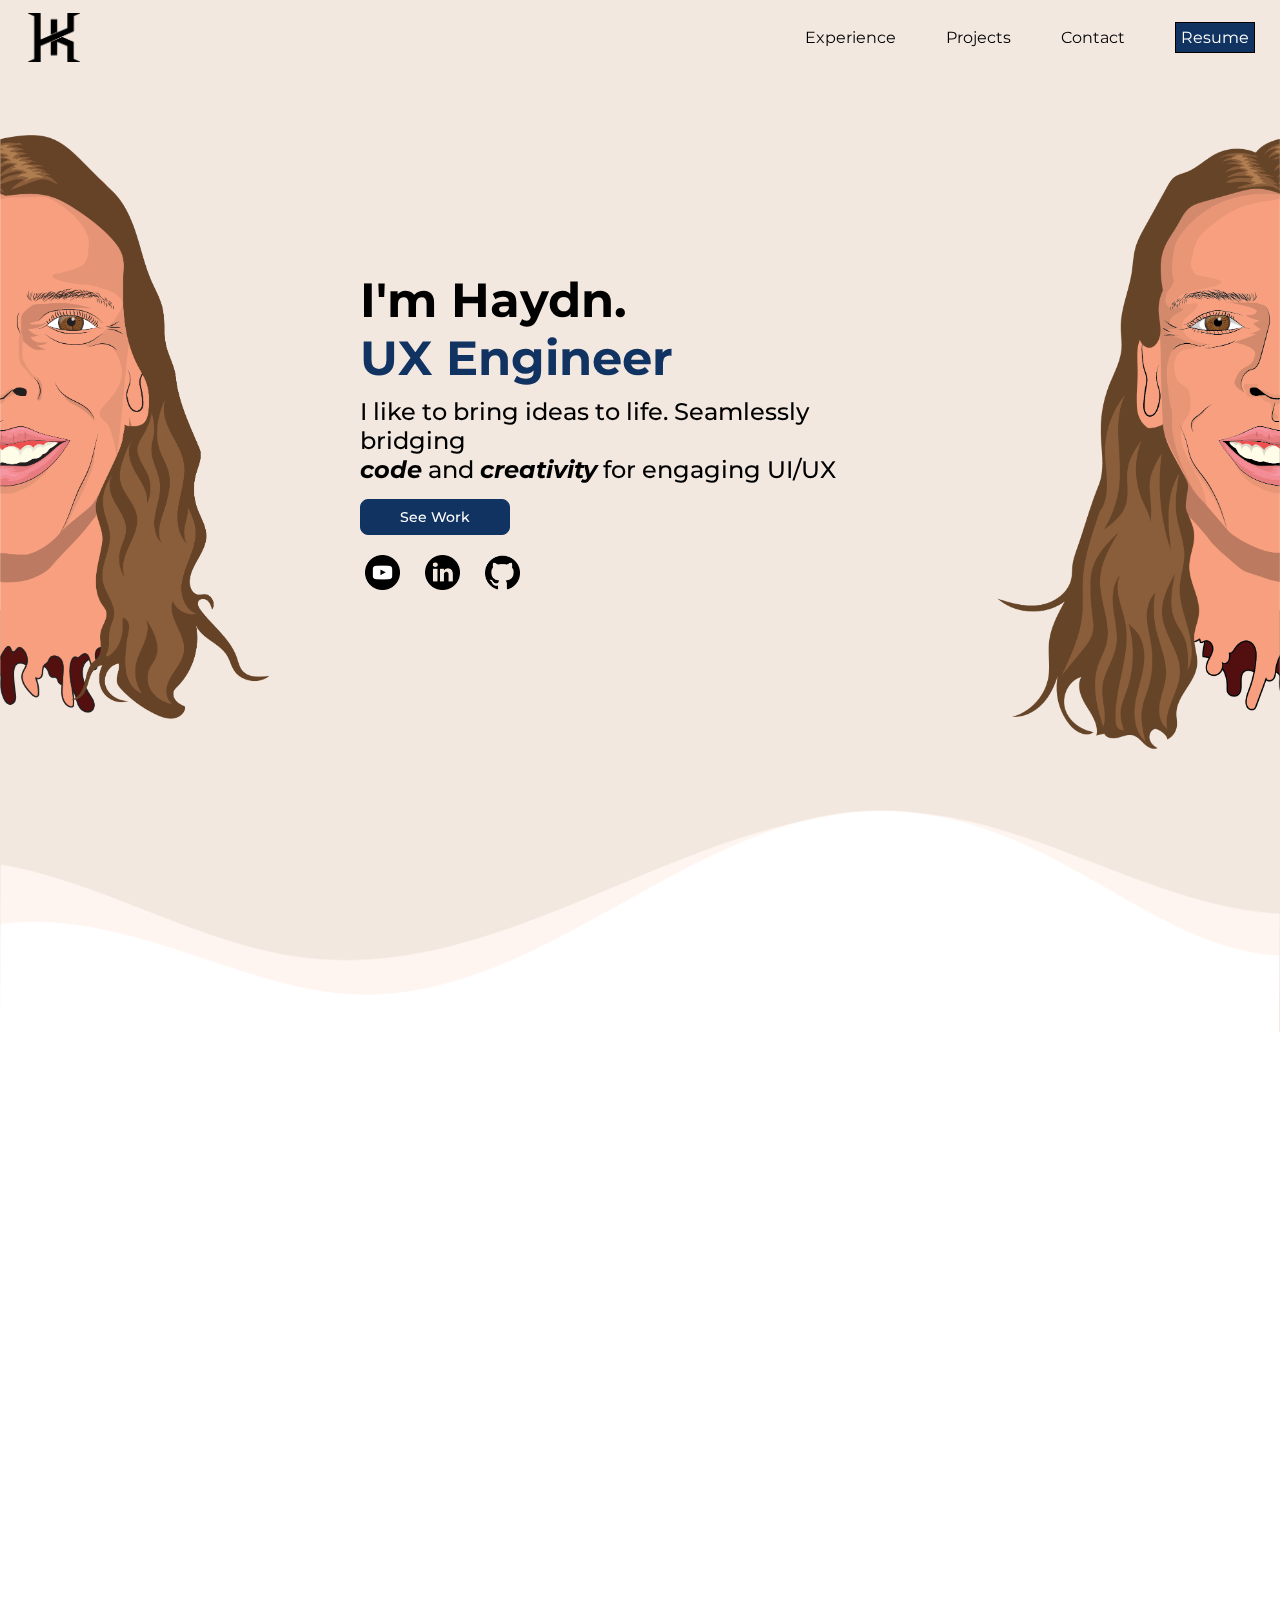
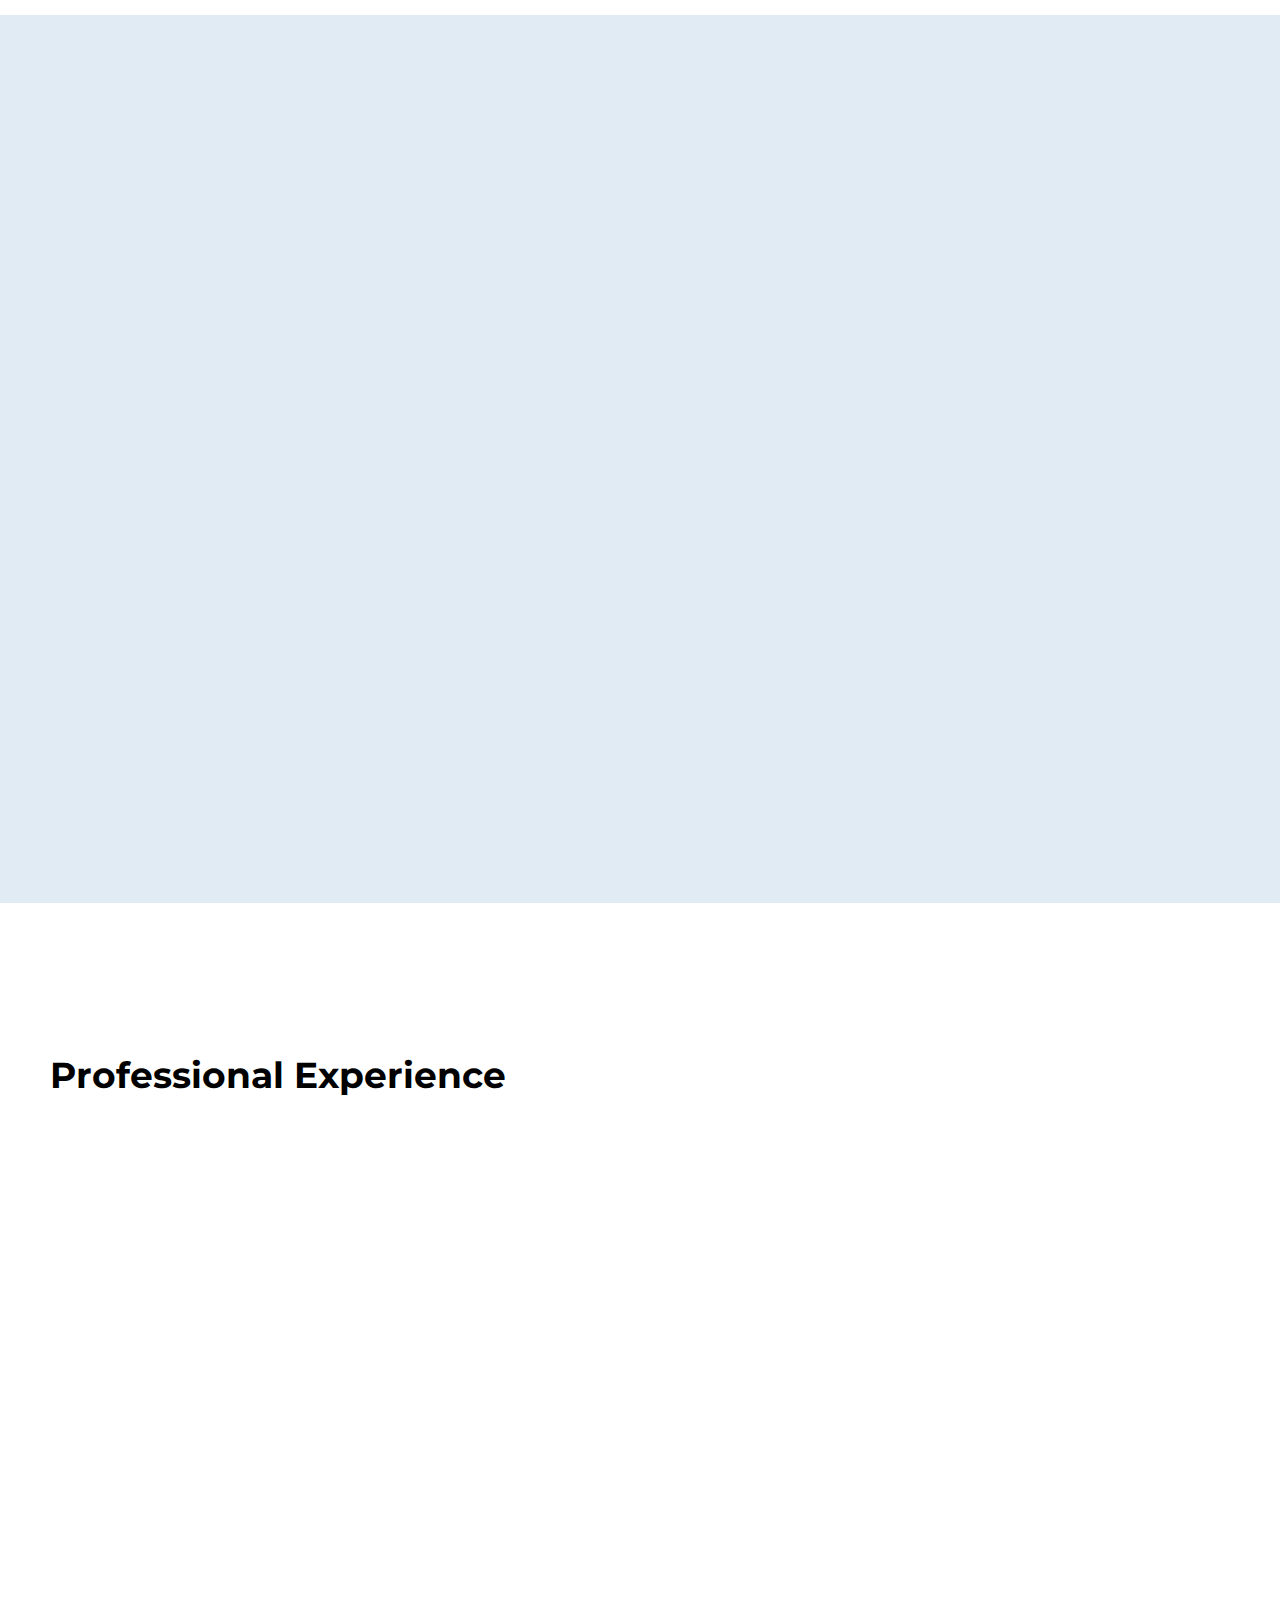
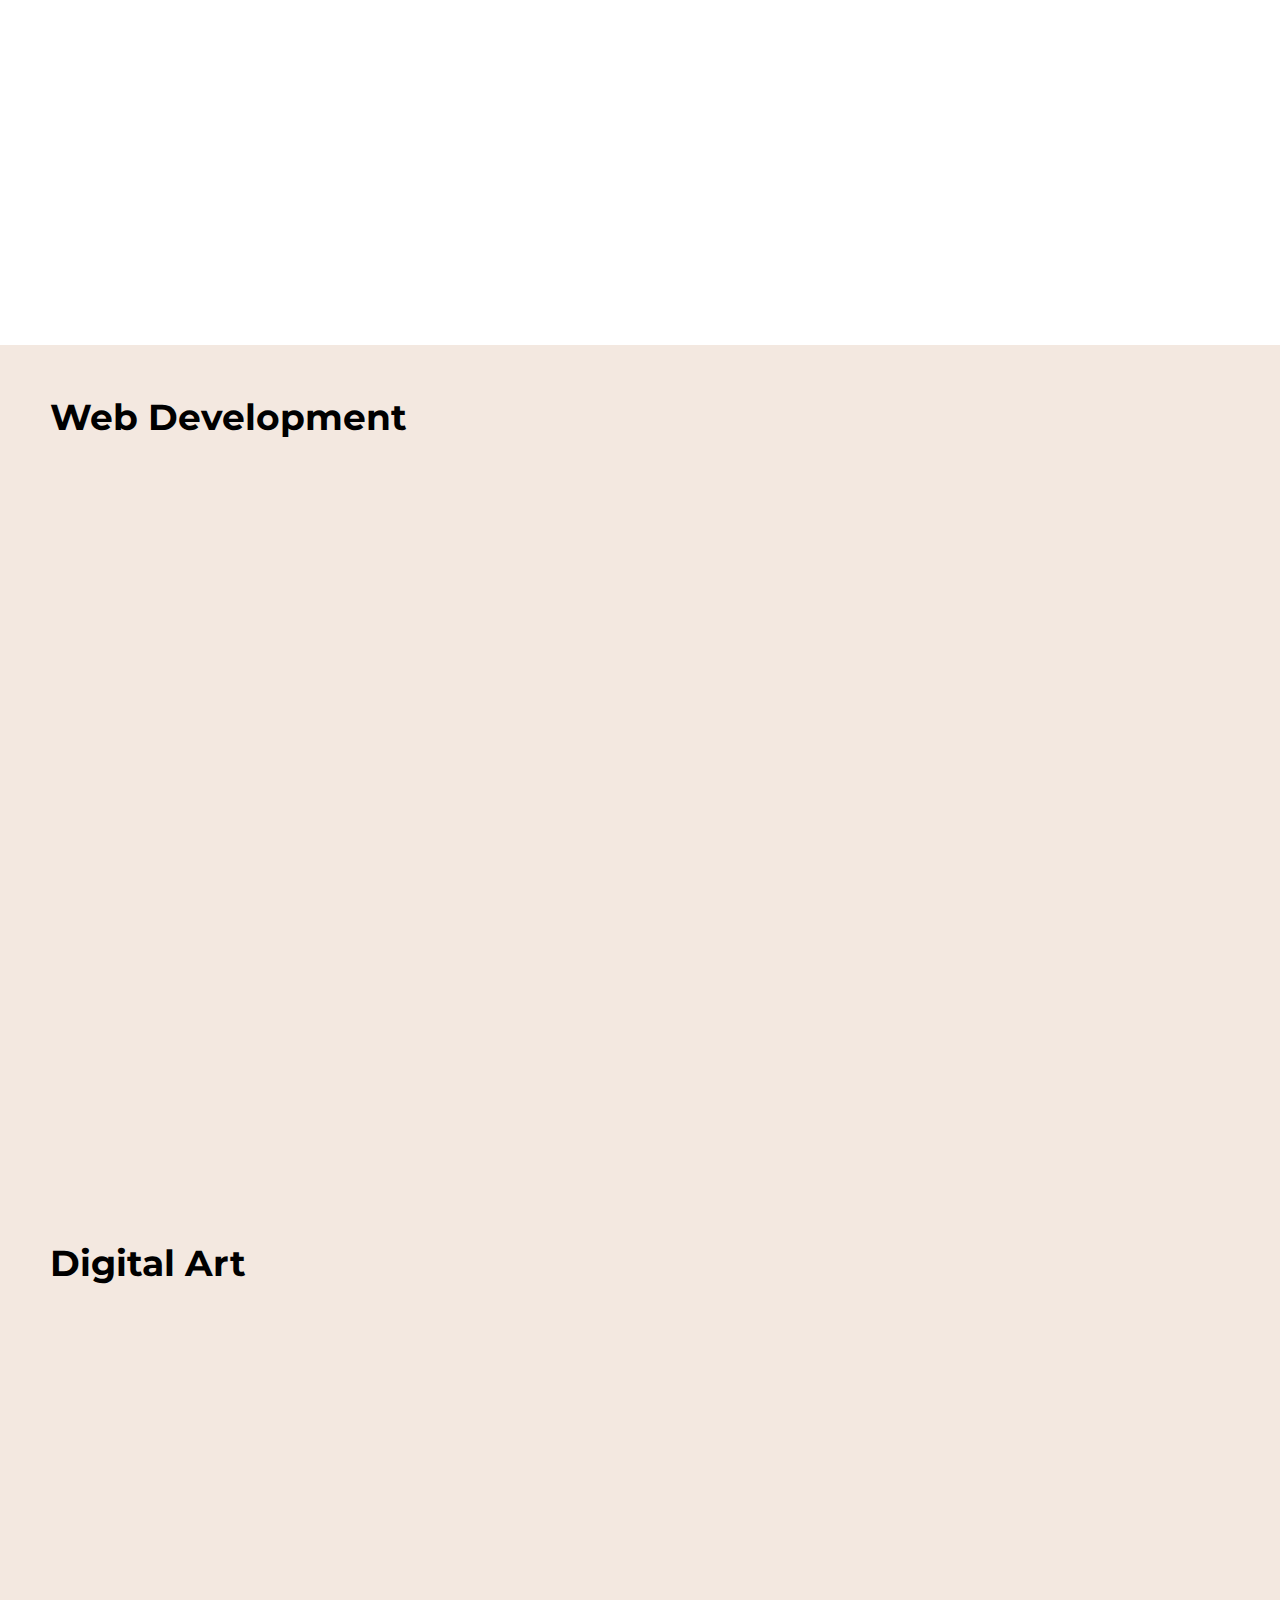
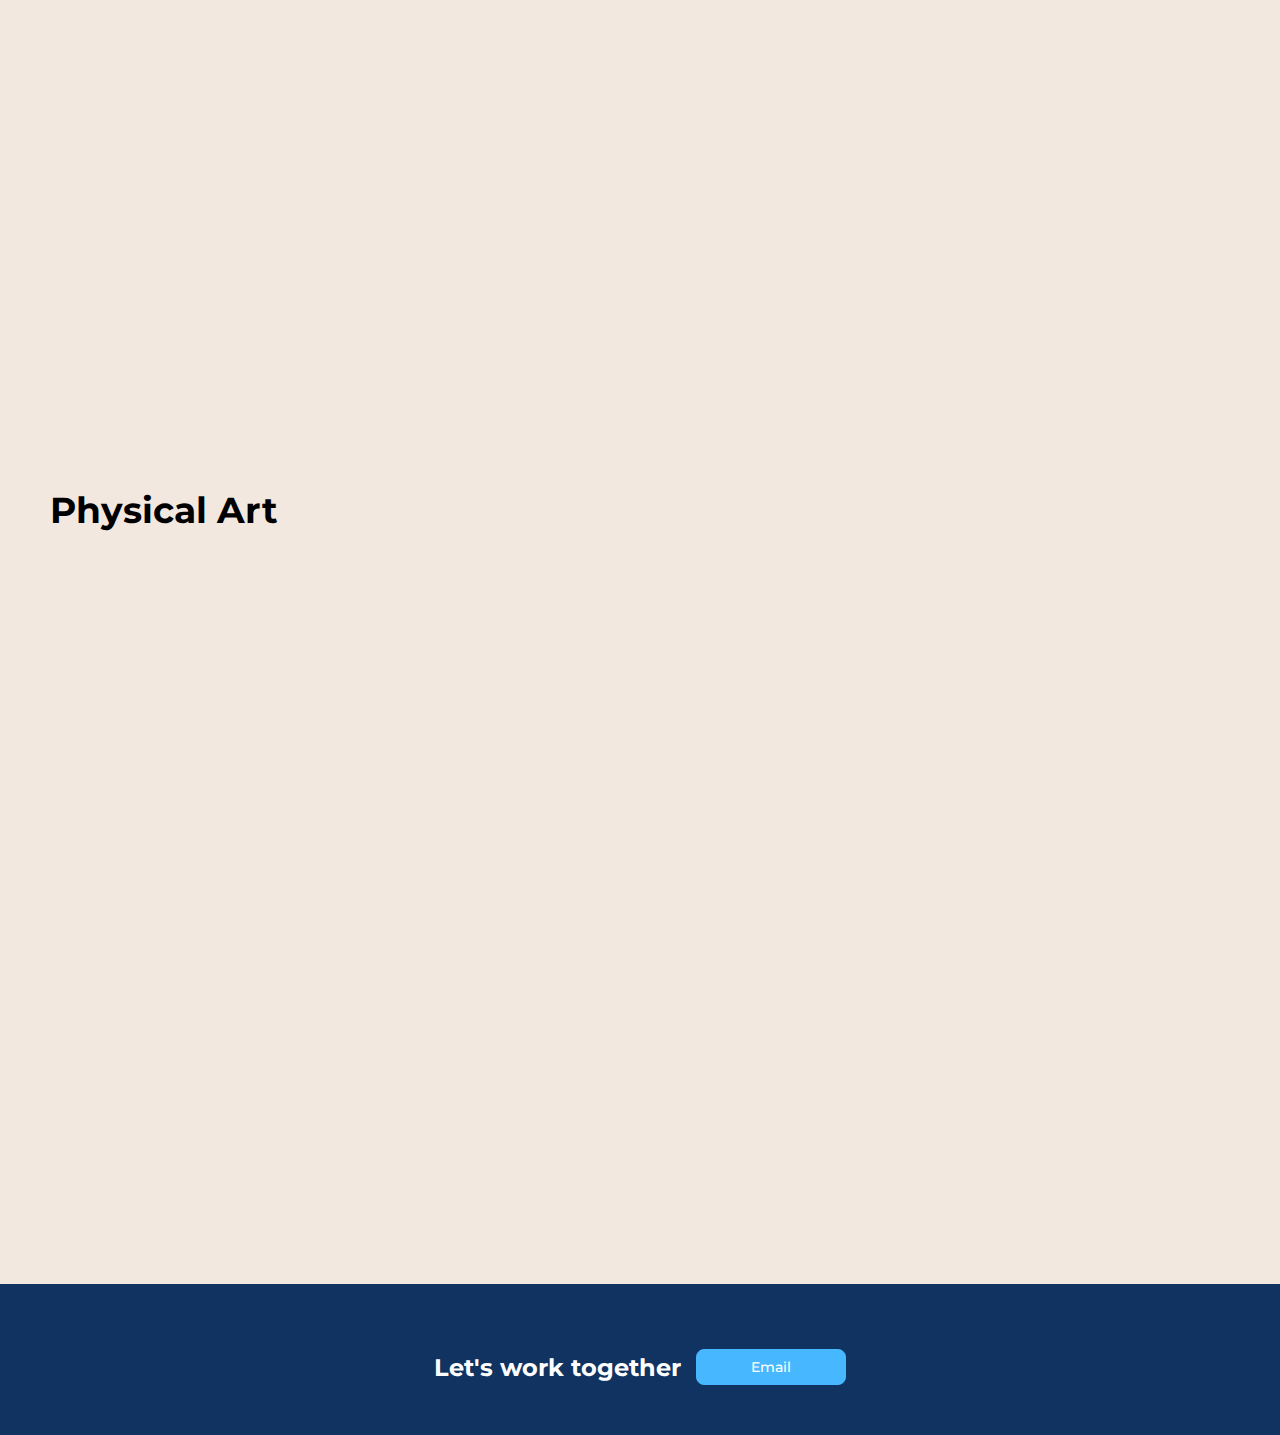
==== index.html @ 1ecfb74e "add SSMC website redesign" ====
<!DOCTYPE html>
<html lang="en">
  <head>
    <meta charset="UTF-8"/>
    <meta http-equiv="X-UA-Compatible" content="IE=edge"/>
    <meta name="viewport" content="width=device-width, initial-scale=1.0"/>
    <meta property="og:title" content="Haydn Kerr Portfolio"/>
    <meta
      property="og:image"
      content="https://raw.githubusercontent.com/haydnkerr/Portfolio-Website/main/assets/tab-image.png"
/>
    <meta property="og:url" content="http://haydnkerr.com"/>
    <meta property="og:type" content="website"/>
    <link rel="preconnect" href="https://fonts.googleapis.com"/>
    <link rel="preconnect" href="https://fonts.gstatic.com" crossorigin/>
    <link rel="preconnect" href="https://fonts.googleapis.com"/>
    <link rel="preconnect" href="https://fonts.gstatic.com" crossorigin/>
    <link
      href="https://fonts.googleapis.com/css2?family=Alex+Brush&family=Cousine:ital,wght@0,400;0,700;1,400;1,700&display=swap"
      rel="stylesheet"
/>
    <link
      href="https://fonts.googleapis.com/css2?family=Comic+Neue:wght@400;700&family=Montserrat:ital,wght@0,100;0,200;0,300;0,400;0,500;0,600;0,700;0,800;0,900;1,100;1,200;1,300;1,400;1,500;1,600;1,700;1,800;1,900&display=swap"
      rel="stylesheet"
/>
    <title>Haydn Kerr Portfolio</title>

    <link href="book.css" rel="stylesheet"/>
    <script src="book.js" defer></script>
    <link href="style.css" rel="stylesheet"/>
    <link href="https://unpkg.com/aos@2.3.1/dist/aos.css" rel="stylesheet"/>
    <script src="https://unpkg.com/aos@2.3.1/dist/aos.js"></script>
  </head>

  <body>
    <header class="">
      <a id="header-img" href="#top"><img src="./assets/hk-logo.png"/></a>
      <ul id="desktop-nav">
        <li>
          <a href="#jobs">Experience</a>
        </li>
        <li>
          <a href="#projects">Projects</a>
        </li>
        <li>
          <a href="#contact">Contact</a>
        </li>
        <!-- <li id="resume-link"><a class="resume-link" download="haydnKerrResume">Resume</a></li> -->
        <li id="">
          <a
            class="resume-link"
            href="./assets/Haydn Kerr 2025 Resume.pdf"
            download="haydnKerrResume"
            >Resume</a
          >
        </li>
      </ul>
      <div class="hamburger-btn">
        <div class="bar"></div>
        <div class="bar"></div>
        <div class="bar"></div>
      </div>

      <div class="mobile-navbar display-none" id="mobile-nav-container">
        <p class="mobile-modal-close-btn">X</p>
        <div class="menu-items">
          <li>
            <a class="mobile-link" href="#projects">Projects</a>
          </li>
          <li>
            <a class="mobile-link" href="#contact">Contact</a>
          </li>
          <li id="">
            <a
              class="resume-link mobile-link"
              href="./assets/Haydn Kerr 2025 Resume.pdf"
              download="haydnKerrResume"
              >Resume</a
            >
          </li>
        </div>
      </div>
    </header>

    <section class="resume-container display-none">
      <img src="./assets/Haydn Kerr 2025 Resume.pdf" class="resume"/>
      <p id="resume-close-btn">X</p>
    </section>

    <section class="hero-section">
      <img
        data-aos="fade-right"
        data-aos-duration="1000"
        class="face-img"
        src="./assets/right-face.png"
/>
      <div
        data-aos-delay="400"
        data-aos-duration="1000"
        data-aos="fade-up"
        class="hero-info-container"
      >
        <h1>
          I'm Haydn. <br/>
          <span class="navy">UX Engineer</span>
        </h1>
        <h2>
          I like to bring ideas to life. Seamlessly bridging <br/>
          <i>
            <strong>code</strong>
          </i>
          and
          <i>
            <strong>creativity</strong>
          </i>
          for engaging UI/UX
        </h2>
        <a href="#projects" class="btn-primary">See Work</a>
        <div class="social-media-container">
          <a
            alt="Youtube"
            target="_blank"
            href="https://www.youtube.com/channel/UCpFe7-ADQpEgjnGJnQei8dA"
            ><img src="./assets/youtube.png"
/></a>
          <a
            alt="LinkedIn"
            target="_blank"
            href="https://www.linkedin.com/in/haydn-kerr-354899202/"
            ><img src="./assets/linkedin.png"
/></a>
          <a alt="GitHub" target="_blank" href="https://github.com/haydnkerr"
            ><img src="./assets/github.png"
/></a>
        </div>
      </div>
      <img
        data-aos="fade-left"
        data-aos-duration="1000"
        class="face-img"
        src="./assets/left-face.png"
/>
    </section>
    <main class="">
      <img class="wavy-line" src="./assets/wavy-line.png"/>

      <section class="introduction-container">
        <div class="introduction">
          <div
            data-aos-anchor-placement="center-bottom"
            data-aos-duration="1000"
            data-aos-delay=""
            data-aos="fade-up"
            class="intro-info"
          >
            <h2>In A Nutshell</h2>
            <p>
              Hello there, I'm Haydn,
              <i>
                <strong>
                  <span>UX Engineer</span></strong>
              </i>
              and retired college athlete. As a developer, my passion is
              utilizing my coding skills to craft immersive and user-centric web
              experiences. With a background in UI/UX design and proficiency in
              <i>
                <strong>Adobe Suite</strong>
              </i
              >products like Illustrator, Photoshop, and InDesign, I bring a
              holistic approach to every project. This digital showcase features
              a curated collection of endeavors that showcase my proficiency in
              <i>
                <strong>HTML, CSS,</strong>
              </i>
              and
              <i>
                <strong>JavaScript,</strong>
              </i>
              as well as my dedication to creating functional yet visually
              captivating websites. Explore the diverse range of projects, and
              discover how I blend creativity with technical expertise to leave
              a lasting digital impression.
            </p>
            <a href="#projects" class="btn-primary">See Work</a>
          </div>

          <img
            data-aos-anchor-placement="bottom-bottom"
            data-aos-duration="1000"
            data-aos-delay="200"
            data-aos="flip-left"
            src="./assets/cutout.png"
/>
        </div>
      </section>

      <section class="skills-container">
        <div
          data-aos-anchor-placement="center-bottom"
          data-aos-delay="250"
          data-aos-duration="1000"
          data-aos="fade-up"
          class="developer-container skill-box"
        >
          <h2>Developer</h2>
          <div class="skill-info">
            <p>
              As a developer, I find immense satisfaction in employing logic and
              problem-solving skills to unravel challenges and make things
              function seamlessly. Nothing beats the gratification I feel when I
              finally crack a bug that has consumed hours of my time. This
              inclination for problem-solving extends to a deep fascination with
              a wide array of puzzles
            </p>
            <br/>
            <h4>Languages</h4>
            <p>HTML, CSS, Javascript, Python</p>
            <br/>
            <h4>Tools</h4>
            <p>Github, Bootstrap, Github, VS Code, Webflow, Wordpress, React</p>
            <ul></ul>
          </div>
        </div>
        <div
          data-aos-anchor-placement="center-bottom"
          data-aos-delay="500"
          data-aos-duration="1000"
          data-aos="fade-up"
          class="designer-container skill-box"
        >
          <h2>Designer</h2>
          <div class="skill-info">
            <p>
              As a designer, I find great joy in channeling my creativity into
              crafting unique and captivating designs. This encompasses a wide
              range of projects, from creating eye-catching logos to designing
              engaging print media and conceptualizing website/app mockups. Each
              endeavor presents an exciting opportunity to fuse artistry with
              functionality, ensuring a seamless and visually stunning end
              result
            </p>
            <br/>
            <h4>What I use:</h4>
            <p>
              Illustrator, InDesign, XD, Photoshop, Illustrator, Figma, pencil &
              paper, paint on canvas
            </p>
          </div>
        </div>

        <div
          data-aos-anchor-placement="center-bottom"
          data-aos-delay="750"
          data-aos-duration="1000"
          data-aos="fade-up"
          class="educator-container skill-box"
        >
          <h2>Educator</h2>
          <div class="skill-info">
            <p>
              As an educator, I've long been aware of the privilege bestowed
              upon me by access to abundant resources and a quality education.
              This awareness has ignited within me a fervent commitment to
              democratizing knowledge and championing accessibility. I've
              recently embarked on a new venture: a YouTube channel. Through
              this platform, I aim to offer easily digestible tutorials and
              project-based learning sessions. My goal is to serve as a guide
              for aspiring web developers, providing them with the tools and
              confidence they need to embark on their own learning journeys.
            </p>
            <br/>
            <h4>Platform:</h4>
            <p>
              <a
                href="https://www.youtube.com/channel/UCpFe7-ADQpEgjnGJnQei8dA"
                target="_blank"
                >Youtube</a
              >
            </p>
          </div>
        </div>
      </section>

      <section class="job-container" id="jobs">
        <div class="container">
          <h2>Professional Experience</h2>
          <div class="job-grid">
            <div
              data-aos-anchor-placement="top-center"
              data-aos-delay="200"
              data-aos-duration="1000"
              data-aos="fade-right"
              class="inactive-cell job-cell"
              id="inactive-nutmeg"
            >
              <div class="inactive-cell">
                <h2>Nutmeg</h2>
                <h4>Lead Designer</h4>
              </div>
            </div>

            <div
              data-aos-anchor-placement="top-center"
              data-aos-delay=""
              data-aos-duration="1000"
              data-aos="fade-right"
              class="inactive-cell job-cell"
              id="inactive-dxg"
            >
              <div class="inactive-cell">
                <h2>DX Group</h2>
                <h4>Frontend Developer</h4>
              </div>
            </div>

            <div
              data-aos-anchor-placement="botttom-bottom"
              data-aos-delay="1000"
              data-aos-duration="1000"
              data-aos="fade-right"
              class="inactive-cell job-cell"
              id="inactive-freelance"
            >
              <div class="inactive-cell">
                <h2>Stepping Stones</h2>
                <h4>Frontend Designer / Developer</h4>
              </div>
            </div>

            <div class="job-info-container display-none" id="active-dxg">
              <div class="job-header-bg">
                <div class="job-header">
                  <h3>Frontend Developer</h3>
                  <h2>Digital Experience Group</h2>
                  <h4>April 2022 - June 2024</h4>
                  <a
                    class="btn-secondary"
                    target="_blank"
                    href="https://dxgroup.core.uconn.edu"
                    >Visit Site</a
                  >
                </div>
              </div>

              <div class="job-info">
                <h4>
                  <strong>Overview</strong>
                </h4>
                <p>
                  As a Frontend Developer at the Digital Experience Group, I
                  played a pivotal role in crafting seamless and visually
                  engaging digital interfaces for the University of Connecticut.
                  Specializing in web and app development, I leveraged my
                  expertise in HTML, CSS, and JavaScript to create intuitive and
                  aesthetically pleasing user experiences.
                </p>
                <br/>
                <p>
                  My responsibilities included working extensively with popular
                  hosting platforms such as WordPress and Wix, where I
                  implemented frontend solutions that seamlessly integrated with
                  these environments. This involved ensuring that the designs
                  were not only visually appealing but also functionally
                  effective, providing users with a smooth and satisfying
                  interaction.
                </p>
                <br/>

                <p>
                  Furthermore, I collaborated closely with the design and
                  backend development teams to bring projects to fruition,
                  ensuring a cohesive and user-centric final product. This role
                  demanded a keen attention to detail, a solid understanding of
                  best practices, and a commitment to delivering high-quality,
                  accessible digital experiences.
                </p>
                <br/>
                <a class="btn-primary" href="#projects">See Work</a>
              </div>
            </div>

            <div class="job-info-container display-none" id="active-nutmeg">
              <div class="job-header-bg">
                <div class="job-header">
                  <h3>Lead Designer</h3>
                  <h2>Nutmeg Publishing</h2>
                  <h4>June 2021 - June 2024</h4>
                  <a
                    class="btn-secondary"
                    target="_blank"
                    href="https://www.nutmeguconn.com"
                    >Visit Site</a
                  >
                </div>
              </div>
              <div class="job-info">
                <h4>
                  <strong>Overview</strong>
                </h4>
                <p>
                  As the Lead Designer at Nutmeg Publishing, I held a key
                  position within this student-run organization responsible for
                  crafting the University of Connecticut's yearbook. My role
                  involved overseeing the design process from concept to
                  completion, leading a team of designers, and ensuring a
                  cohesive and visually compelling final product.
                </p>
                <br/>
                <p>
                  Central to my responsibilities was the creation of spreads
                  within the yearbook, expertly blending a mix of photos and
                  text to tell the story of the academic year. To accomplish
                  this, I proficiently utilized industry-standard design
                  software including Illustrator, Photoshop, and InDesign.
                </p>
                <br/>
                <p>
                  By orchestrating the design process, collaborating closely
                  with team members, and harnessing my skills in graphic design,
                  I played a pivotal role in producing a memorable and cherished
                  memento for the university community. This role demanded a
                  keen eye for detail, strong leadership abilities, and a deep
                  commitment to preserving the essence of each academic year
                  through visual storytelling.
                </p>
                <br/>
                <button class="btn-primary" id="nutmeg-book-button">
                  See Work
                </button>
              </div>
            </div>

            <div
              data-aos-anchor-placement="top-center"
              data-aos-delay=""
              data-aos-duration="1000"
              data-aos="fade-left"
              class="job-info-container"
              id="active-freelance"
            >
              <div class="job-header-bg">
                <div class="job-header">
                  <h3>Frontend Developer/Designer</h3>
                  <h2>Stepping Stones Museum for Children</h2>
                  <h4>June 2024 - Present</h4>
                  <a
                    class="btn-secondary"
                    target="_blank"
                    href="https://www.steppingstonesmuseum.org/"
                    >Visit Site</a
                  >
                </div>
              </div>

              <div class="job-info">
                <h4>
                  <strong>Overview</strong>
                </h4>

                <p>
                  In my role as the Designer and Developer for the museum's
                  website, I led efforts to significantly enhance its online
                  presence, visibility, and user engagement. This included a
                  complete redesign and launch of a modern, streamlined website
                  with over 20 pages. The redesign focused on improving user
                  experience, reducing unnecessary elements, and ensuring
                  alignment with the museum’s playful and vibrant brand identity
                  as a children’s museum.
                </p>
                <br/>
                <p>
                  Collaborating closely with the graphic design, marketing, and
                  museum exhibits teams, I managed the entire design
                  process—from conceptual graphic design and user-centric web
                  design to final development and deployment using Webflow.
                  Additionally, I optimized website performance by increasing
                  SEO scores from 88% to 95% and boosting organic traffic by
                  34%, contributing to greater visibility and enhanced user
                  engagement.
                </p>
                <br/>
                <p>
                  This role cultivated my expertise in interdisciplinary
                  collaboration, creative problem-solving, and full-cycle web
                  development. It resulted in a website that not only reflects
                  the museum’s mission but also delivers measurable results in
                  terms of performance and audience reach.
                </p>
              </div>
            </div>
          </div>
        </div>
      </section>

      <section class="book-container display-none" id="book-container">
        <p id="book-close-btn">X</p>
        <!-- Previous Button -->
        <button>
          <img id="prev-btn" class="btn" src="./assets/previous.png"/>
        </button>

        <!-- Book -->
        <div id="book" class="book">
          <!-- Paper 1 -->
          <div id="p1" class="paper">
            <div class="front">
              <div id="f1" class="front-content"></div>
            </div>
            <div class="back">
              <div id="b1" class="back-content"></div>
            </div>
          </div>
          <!-- Paper 2 -->
          <div id="p2" class="paper">
            <div class="front">
              <div id="f2" class="front-content"></div>
            </div>
            <div class="back">
              <div id="b2" class="back-content"></div>
            </div>
          </div>
          <!-- Paper 3 -->
          <div id="p3" class="paper">
            <div class="front">
              <div id="f3" class="front-content"></div>
            </div>
            <div class="back">
              <div id="b3" class="back-content"></div>
            </div>
          </div>

          <!-- Paper 4 -->
          <div id="p4" class="paper">
            <div class="front">
              <div id="f4" class="front-content"></div>
            </div>
            <div class="back">
              <div id="b4" class="back-content"></div>
            </div>
          </div>

          <!-- Paper 5 -->
          <div id="p5" class="paper">
            <div class="front">
              <div id="f5" class="front-content"></div>
            </div>
            <div class="back">
              <div id="b5" class="back-content"></div>
            </div>
          </div>

          <!-- Paper 6 -->
          <div id="p6" class="paper">
            <div class="front">
              <div id="f6" class="front-content"></div>
            </div>
            <div class="back">
              <div id="b6" class="back-content"></div>
            </div>
          </div>

          <!-- Paper 7 -->
          <div id="p7" class="paper">
            <div class="front">
              <div id="f7" class="front-content"></div>
            </div>
            <div class="back">
              <div id="b7" class="back-content"></div>
            </div>
          </div>

          <!-- Paper 8 -->
          <div id="p8" class="paper">
            <div class="front">
              <div id="f8" class="front-content"></div>
            </div>
            <div class="back">
              <div id="b8" class="back-content"></div>
            </div>
          </div>

          <!-- Paper 9 -->
          <div id="p9" class="paper">
            <div class="front">
              <div id="f9" class="front-content"></div>
            </div>
            <div class="back">
              <div id="b9" class="back-content"></div>
            </div>
          </div>

          <!-- Paper 10 -->
          <div id="p10" class="paper">
            <div class="front">
              <div id="f10" class="front-content"></div>
            </div>
            <div class="back">
              <div id="b10" class="back-content"></div>
            </div>
          </div>

          <!-- Paper 11 -->
          <div id="p11" class="paper">
            <div class="front">
              <div id="f11" class="front-content"></div>
            </div>
            <div class="back">
              <div id="b11" class="back-content"></div>
            </div>
          </div>

          <!-- Paper 12 -->
          <div id="p12" class="paper">
            <div class="front">
              <div id="f12" class="front-content"></div>
            </div>
            <div class="back">
              <div id="b12" class="back-content"></div>
            </div>
          </div>

          <!-- Paper 13 -->
          <div id="p13" class="paper">
            <div class="front">
              <div id="f13" class="front-content"></div>
            </div>
            <div class="back">
              <div id="b13" class="back-content"></div>
            </div>
          </div>

          <!-- Paper 14 -->
          <div id="p14" class="paper">
            <div class="front">
              <div id="f14" class="front-content"></div>
            </div>
            <div class="back">
              <div id="b14" class="back-content"></div>
            </div>
          </div>

          <!-- Paper 15 -->
          <div id="p15" class="paper">
            <div class="front">
              <div id="f15" class="front-content"></div>
            </div>
            <div class="back">
              <div id="b15" class="back-content"></div>
            </div>
          </div>

          <!-- Paper 16 -->
          <div id="p16" class="paper">
            <div class="front">
              <div id="f16" class="front-content"></div>
            </div>
            <div class="back">
              <div id="b16" class="back-content"></div>
            </div>
          </div>

          <!-- Paper 17 -->
          <div id="p17" class="paper">
            <div class="front">
              <div id="f17" class="front-content"></div>
            </div>
            <div class="back">
              <div id="b17" class="back-content"></div>
            </div>
          </div>

          <!-- Paper 18 -->
          <div id="p18" class="paper">
            <div class="front">
              <div id="f18" class="front-content"></div>
            </div>
            <div class="back">
              <div id="b18" class="back-content"></div>
            </div>
          </div>

          <!-- Paper 19 -->
          <div id="p19" class="paper">
            <div class="front">
              <div id="f19" class="front-content"></div>
            </div>
            <div class="back">
              <div id="b19" class="back-content"></div>
            </div>
          </div>

          <!-- Paper 20 -->
          <div id="p20" class="paper">
            <div class="front">
              <div id="f20" class="front-content"></div>
            </div>
            <div class="back">
              <div id="b20" class="back-content"></div>
            </div>
          </div>

          <!-- Paper 21 -->
          <div id="p21" class="paper">
            <div class="front">
              <div id="f21" class="front-content"></div>
            </div>
            <div class="back">
              <div id="b21" class="back-content">
                <img src="./assets/print-designs/white-logo.svg"/>
              </div>
            </div>
          </div>
        </div>

        <!-- Next Button -->
        <button>
          <img onclick="" id="next-btn" class="btn" src="./assets/next.png"/>
        </button>
      </section>

      <section class="projects-container" id="projects">
        <div class="container">
          <h2>Web Development</h2>
          <!-- <p>
          Below is a showcase of some of the projects that I have been involved in both professionally and recreationally
        </p> -->
          <div class="projects-grid">
            <div
              data-aos-anchor-placement="bottom-bottom"
              data-aos-delay="200"
              data-aos-duration="1000"
              data-aos="flip-down"
              class="project-cell"
              id="space-project"
            >
              <div class="project-info">
                <h2>Interactive Exhibit</h2>
                <a id="space-learn-more">Learn More</a>
              </div>
            </div>

            <div
              data-aos-anchor-placement="bottom-bottom"
              data-aos-delay="200"
              data-aos-duration="1000"
              data-aos="flip-down"
              class="project-cell"
              id="beehive-project"
            >
              <div class="project-info">
                <h2>Fullstack App</h2>
                <a id="beehive-learn-more">Learn More</a>
              </div>
            </div>

            <div
              data-aos-anchor-placement="bottom-bottom"
              data-aos-delay=""
              data-aos-duration="1000"
              data-aos="flip-down"
              class="project-cell"
              id="connect-four-project"
            >
              <div class="project-info">
                <h2>Online Game</h2>
                <a id="connect-four-learn-more">Learn More</a>
              </div>
            </div>

            <div
              data-aos-anchor-placement="bottom-bottom"
              data-aos-delay="400"
              data-aos-duration="1000"
              data-aos="flip-down"
              class="project-cell display-none"
              id="frontend-mentor-project"
            >
              <div class="project-info">
                <h2>Coding Challenges</h2>
                <a id="frontend-mentor-learn-more">Learn More</a>
              </div>
            </div>

            <div
              data-aos-anchor-placement="bottom-bottom"
              data-aos-delay="400"
              data-aos-duration="1000"
              data-aos="flip-down"
              class="project-cell"
              id="memory-project"
            >
              <div class="project-info">
                <h2>Online Game</h2>
                <a id="memory-learn-more">Learn More</a>
              </div>
            </div>

            <div
              data-aos-anchor-placement="bottom-bottom"
              data-aos-delay="600"
              data-aos-duration="1000"
              data-aos="flip-down"
              class="project-cell"
              id="ssmc-project"
            >
              <div class="project-info">
                <h2>Website Redesign</h2>
                <a id="ssmc-learn-more">Learn More</a>
              </div>
            </div>

            <div
              data-aos-anchor-placement="bottom-bottom"
              data-aos-delay="600"
              data-aos-duration="1000"
              data-aos="flip-down"
              class="project-cell"
              id="miracles-project"
            >
              <div class="project-info">
                <h2>Website Redesign</h2>
                <a id="miracles-learn-more">Learn More</a>
              </div>
            </div>

            <div
              data-aos-anchor-placement="bottom-bottom"
              data-aos-delay="800"
              data-aos-duration="1000"
              data-aos="flip-down"
              class="project-cell"
              id="floe-project"
            >
              <div class="project-info">
                <h2>Website Redeisgn</h2>
                <a id="floe-learn-more">Learn More</a>
              </div>
            </div>

            <div
              data-aos-anchor-placement="bottom-bottom"
              data-aos-delay="700"
              data-aos-duration="1000"
              data-aos="flip-down"
              class="project-cell display-none"
              id="neuro-project"
            >
              <div class="project-info">
                <h2>Landing Page</h2>
                <a id="neuro-learn-more">Learn More</a>
              </div>
            </div>

            <div
              class="display-none"
              data-aos-anchor-placement="bottom-bottom"
              data-aos-delay="800"
              data-aos-duration="1000"
              data-aos="flip-down"
              class="project-cell display-none"
              id="ctnerr-project"
            >
              <div class="project-info">
                <h2>Landing Page</h2>
                <a id="ctnerr-learn-more">Learn More</a>
              </div>
            </div>

            <div
              data-aos-anchor-placement="bottom-bottom"
              data-aos-delay="1000"
              data-aos-duration="1000"
              data-aos="flip-down"
              class="project-cell"
              id="core-project"
            >
              <div class="project-info">
                <h2>Website Redesign</h2>
                <a id="core-learn-more">Learn More</a>
              </div>
            </div>

            <div
              class="display-none"
              data-aos-anchor-placement="bottom-bottom"
              data-aos-delay="800"
              data-aos-duration="1000"
              data-aos="flip-down"
              class="project-cell"
              id="ctnerr-project"
            >
              <div class="project-info">
                <h2>Landing Page</h2>
                <a id="ctnerr-learn-more">Learn More</a>
              </div>
            </div>

            <div
              class="display-none"
              data-aos-anchor-placement="bottom-bottom"
              data-aos-delay="1400"
              data-aos-duration="1000"
              data-aos="flip-down"
              class="project-cell"
              id="pr-archive-project"
            >
              <div class="project-info">
                <h2>Website Series</h2>
                <a id="pr-archive-learn-more">Learn More</a>
              </div>
            </div>
            <div
              class="display-none"
              data-aos-anchor-placement="bottom-bottom"
              data-aos-delay="1600"
              data-aos-duration="1000"
              data-aos="flip-down"
              class="project-cell"
              id="floe-project"
            >
              <div class="project-info">
                <h2>Website Redesign</h2>
                <a id="floe-learn-more">Learn More</a>
              </div>
            </div>
            <div
              class="display-none"
              data-aos-anchor-placement="bottom-bottom"
              data-aos-delay="1800"
              data-aos-duration="1000"
              data-aos="flip-down"
              class="project-cell"
              id="turfgrass-project"
            >
              <div class="project-info">
                <h2>Mobile App</h2>
                <a id="turfgrass-learn-more">Learn More</a>
              </div>
            </div>
            <div
              class="display-none"
              data-aos-anchor-placement="bottom-bottom"
              data-aos-delay="2000"
              data-aos-duration="1000"
              data-aos="flip-down"
              class="project-cell"
              id="crosshairs-project"
            >
              <div class="project-info">
                <h2>Website</h2>
                <a id="crosshairs-learn-more">Learn More</a>
              </div>
            </div>
          </div>
        </div>
      </section>

      <section class="projects-container" id="freelance-projects">
        <div class="container">
          <h2>Digital Art</h2>
          <div class="projects-grid">
            <div
              data-aos-anchor-placement="bottom-bottom"
              data-aos-delay=""
              data-aos-duration="1000"
              data-aos="flip-down"
              class="project-cell"
              id="nutmeg-spreads"
            >
              <div class="project-info">
                <h2>Digital Spreads</h2>
                <a id="nutmeg-spreads-btn">See Spreads</a>
              </div>
            </div>

            <div
              data-aos-anchor-placement="bottom-bottom"
              data-aos-delay="200"
              data-aos-duration="1000"
              data-aos="flip-down"
              class="project-cell"
              id="mensah-logo"
            >
              <div class="project-info">
                <h2>Logo</h2>
                <a id="mensah-logo-expand">Expand</a>
              </div>
            </div>

            <div
              data-aos-anchor-placement="bottom-bottom"
              data-aos-delay="400"
              data-aos-duration="1000"
              data-aos="flip-down"
              class="project-cell"
              id="greenwood-logo"
            >
              <div class="project-info">
                <h2>Logo</h2>
                <a id="greenwood-logo-expand">Expand</a>
              </div>
            </div>

            <div
              data-aos-anchor-placement="bottom-bottom"
              data-aos-delay="600"
              data-aos-duration="1000"
              data-aos="flip-down"
              class="project-cell"
              id="fbf-logo"
            >
              <div class="project-info">
                <h2>Logo</h2>
                <a id="fbf-logo-expand">Expand</a>
              </div>
            </div>

            <div
              data-aos-anchor-placement="bottom-bottom"
              data-aos-delay="800"
              data-aos-duration="1000"
              data-aos="flip-down"
              class="project-cell"
              id="hk-logo"
            >
              <div class="project-info">
                <h2>Logo</h2>
                <a id="hk-logo-expand">Expand</a>
              </div>
            </div>
            <div
              data-aos-anchor-placement="bottom-bottom"
              data-aos-delay="1000"
              data-aos-duration="1000"
              data-aos="flip-down"
              class="project-cell"
              id="tr-logo"
            >
              <div class="project-info">
                <h2>Logo</h2>
                <a id="tr-logo-expand">Expand</a>
              </div>
            </div>

            <div
              data-aos-anchor-placement="bottom-bottom"
              data-aos-delay="1200"
              data-aos-duration="1000"
              data-aos="flip-down"
              class="project-cell"
              id="top-5"
            >
              <div class="project-info">
                <h2>Social Media</h2>
                <a id="top-5-expand">Expand</a>
              </div>
            </div>

            <div
              data-aos-anchor-placement="bottom-bottom"
              data-aos-delay="1400"
              data-aos-duration="1000"
              data-aos="flip-down"
              class="project-cell display-none"
              id="kicking-camp"
            >
              <div class="project-info">
                <h2>Social Media</h2>
                <a id="kicking-camp-expand">Expand</a>
              </div>
            </div>
          </div>
        </div>
      </section>

      <section class="projects-container" id="art-projects">
        <div class="container">
          <h2>Physical Art</h2>
          <div class="projects-grid">
            <div
              data-aos-anchor-placement="bottom-bottom"
              data-aos-delay=""
              data-aos-duration="1000"
              data-aos="flip-down"
              class="project-cell"
              id="zebra-drawing"
            >
              <div class="project-info">
                <h2>Charcoal</h2>
                <a id="zebra-drawing-expand">Expand</a>
              </div>
            </div>

            <div
              data-aos-anchor-placement="bottom-bottom"
              data-aos-delay="200"
              data-aos-duration="1000"
              data-aos="flip-down"
              class="project-cell"
              id="farming-drawing"
            >
              <div class="project-info">
                <h2>Ink</h2>
                <a id="farming-drawing-expand">Expand</a>
              </div>
            </div>

            <div
              data-aos-anchor-placement="bottom-bottom"
              data-aos-delay="400"
              data-aos-duration="1000"
              data-aos="flip-down"
              class="project-cell"
              id="shading-drawing"
            >
              <div class="project-info">
                <h2>Charcoal</h2>
                <a id="shading-drawing-expand">Expand</a>
              </div>
            </div>

            <div
              data-aos-anchor-placement="bottom-bottom"
              data-aos-delay="600"
              data-aos-duration="1000"
              data-aos="flip-down"
              class="project-cell"
              id="striped-paper-drawing"
            >
              <div class="project-info">
                <h2>Charcoal</h2>
                <a id="striped-paper-drawing-expand">Expand</a>
              </div>
            </div>
            <div
              data-aos-anchor-placement="bottom-bottom"
              data-aos-delay="800"
              data-aos-duration="1000"
              data-aos="flip-down"
              class="project-cell"
              id="paper-drawing"
            >
              <div class="project-info">
                <h2>Charcoal</h2>
                <a id="paper-drawing-expand">Expand</a>
              </div>
            </div>

            <div
              data-aos-anchor-placement="top-center"
              data-aos-delay="1000"
              data-aos-duration="1000"
              data-aos="flip-down"
              class="project-cell"
              id="plant-drawing"
            >
              <div class="project-info">
                <h2>Charcoal</h2>
                <a id="plant-drawing-expand">Expand</a>
              </div>
            </div>
          </div>
        </div>
      </section>

      <section
        class="job-description-container display-none"
        id="job-description-container"
      >
        <div class="job-description display-none" id="connect-four-description">
          <div class="left-side center">
            <img src="./assets/connect-four-mockup.png"/>
          </div>
          <div class="right-side space-between">
            <p class="project-close-btn">X</p>
            <h3>Online Desktop Game</h3>
            <h2>Connect Four</h2>
            <h4>
              <span class="blue">HTML</span>
              <span class="green">CSS</span>
              <span class="red">Express JS</span>
              <span class="purple">Socket.io</span>
            </h4>
            <!-- <p>
            <strong>Disclaimer:</strong> Due to the type of free server used for this project the inital load may take a
            few moments.
          </p>
          <br> -->
            <p>
              One of my favored portfolio pieces is the
              <strong>
                <a
                  target="_blank"
                  href="https://connect-four-online.onrender.com/?"
                  >Under the Sea Connect Four-style game</a
                >
              </strong
              >. This project was a deliberate showcase of my proficiency in
              HTML, CSS, and JS, coupled with a flair for creativity. By
              reimagining a classic game in an underwater setting, I aimed to
              demonstrate not only technical skills but also a keen eye for
              design.
            </p>
            <br/>
            <p>
              Throughout the development and <strong>learning process</strong>,
              I delved deep into various JavaScript techniques, with a strong
              emphasis on manipulating arrays and optimizing loops. This
              endeavor led me to revisit and refine my code repeatedly. The
              process involved streamlining complex segments, resulting in a
              more concise and efficient codebase.
            </p>
            <br/>
            <p>
              <strong>The latest update,</strong> adds the integration of online
              multiplayer capabilities, allowing users to compete against
              opponents remotely, adding a dynamic and interactive dimension to
              the game. Through the use of
              <span class="purple">socket.io</span> and hosting the server on
              render.com this was both a challenging and fun learning
              experience.
            </p>
            <br/>
            <div class="flex-row">
              <a
                class="btn-primary"
                href="https://connect-four-online.onrender.com/?"
                target="_blank"
                style="margin-right: 10px"
                >Play Game</a
              >
              <!-- <a class='btn-secondary' href="https://haydnkerr.github.io/connect-four/" target="_blank"
              style="margin-right: 10px">Offline Version</a> -->
              <a
                class="btn-primary"
                href="https://github.com/haydnkerr/connect-four"
                target="_blank"
                >Git Repo</a
              >
            </div>
          </div>
        </div>

        <div class="job-description display-none" id="memory-pad-description">
          <div class="left-side center">
            <img src="./assets/memory-pad.png"/>
          </div>
          <div class="right-side space-between">
            <p class="project-close-btn">X</p>
            <h3>Online Desktop Game</h3>
            <h2>Lillie's Memory Pads</h2>
            <h4>
              <span class="blue">HTML</span>
              <span class="green">CSS</span>
              <span class="red">Express JS</span>
              <span class="purple">Supabase</span>
            </h4>
            <!-- <p>
            <strong>Disclaimer:</strong> Due to the type of free server used for this project the inital load may take a
            few moments.
          </p>
          <br> -->
            <p>
              One of my projects as a web developer at a children's museum is a
              <strong>
                <a target="_blank" href="https://memory-game-7xvy.onrender.com/"
                  >pond-themed memory game</a
                >
              </strong
              >. featuring lily pads, inspired by our ladybug mascot, Lillie. I
              built the game using JavaScript and integrated Supabase to create
              a global leaderboard, which updates every time a player finishes a
              game and displays the top 8 scores.
            </p>
            <br/>
            <p>
              During development, I faced a few <strong>key challenges</strong>.
              One was implementing a filter to remove inappropriate words from
              user-entered names, ensuring a family-friendly experience. Another
              was styling the game board to accommodate four different grid
              sizes, requiring careful adjustments for layout and
              responsiveness.
            </p>
            <br/>
            <p>
              The project is still a work in progress—I plan to add animations,
              sound effects, and further refine the responsiveness to enhance
              the overall user experience. Despite these remaining tasks, the
              game is already functional and engaging, and it has been a great
              opportunity to apply my skills in JavaScript, database management,
              and UI design.
            </p>
            <br/>
            <div class="flex-row">
              <a
                class="btn-primary"
                href="https://memory-game-7xvy.onrender.com/"
                target="_blank"
                style="margin-right: 10px"
                >Play Game</a
              >

              <a
                class="btn-primary"
                href="https://github.com/haydnkerr/memory-game"
                target="_blank"
                >Git Repo</a
              >
            </div>
          </div>
        </div>

        <div class="job-description display-none" id="beehive-description">
          <div class="left-side center">
            <img src="./assets/beehive-invert.png"/>
          </div>
          <div class="right-side space-between">
            <p class="project-close-btn">X</p>
            <h3>Fullstack Web Application</h3>
            <h2>BeeHive</h2>
            <h4>
              <span class="blue">HTML</span>
              <span class="green">Bootstrap</span>
              <span class="red">Express.JS</span>
              <span class="purple">SQL</span>
            </h4>

            <!--< p>
            <strong>Disclaimer:</strong> Due to the type of free server used for this project the inital load may take a
            few moments. Additionally please use the below signin details to access the site.
          </p>
          <br> -->
            <p>
              <strong>Username:</strong> beehive@gmail.com
              <br/>
              <strong>Password:</strong> Bumblebee123!
            </p>
            <br/>

            <p>
              <strong>
                <a target="_blank" href="https://beehive-hb2p.onrender.com"
                  >BeeHive</a
                >
              </strong>
              stands as my latest achievement—a full-stack web application
              developed as part of a semester project. Inspired by prominent
              social media platforms such as Yik Yak and Reddit, its primary
              objective was to construct a comprehensive solution from inception
              to execution. Embracing diverse technologies and frameworks,
              BeeHive was meticulously crafted to deliver an intuitive and
              seamless user experience, spanning from initial design to backend
              implementation.
            </p>
            <br/>
            <p>
              Leveraging Nunjucks for dynamic JavaScript functionality and
              harnessing the power of Bootstrap for sleek and responsive design,
              the frontend experience is polished to perfection. On the backend,
              the application is fortified with Express.js, ensuring robust
              server-side operations. Complementing this framework ecosystem is
              the integration of a SQL database managed through Supabase,
              facilitating seamless data storage and retrieval.
            </p>
            <br/>
            <p>
              Being one of my initial forays into full-stack development,
              BeeHive stands as a testament to my journey and growth in this
              field. I take immense pride in its creation and view it as a
              foundation upon which I aim to build further. Moving forward, I am
              eager to enhance BeeHive with additional features and refinements,
              leveraging each iteration as an opportunity for continuous
              learning and improvement.
            </p>
            <br/>
            <div class="flex-row">
              <a
                class="btn-primary"
                href="https://beehive-hb2p.onrender.com"
                target="_blank"
                style="margin-right: 10px"
                >Visit Site</a
              >
              <a
                class="btn-secondary"
                href="https://github.com/haydnkerr/connect-four"
                target="_blank"
                >Git Repo</a
              >
            </div>
          </div>
        </div>

        <div class="job-description display-none" id="miracles-description">
          <div class="left-side center">
            <img
              class="miracles-mockup"
              src="./assets/miracles-mockup-laptop.png"
/>
          </div>
          <div class="right-side space-between">
            <p class="project-close-btn miracles-close">X</p>
            <h3>Wix Website</h3>
            <h2>Miracles for Satos Rescue</h2>
            <h4>
              <span class="purple">UI/UX</span>
            </h4>

            <p>
              One of my most gratifying projects involved a pro bono
              collaboration with the
              <strong>
                <a href="https://www.miraclesforsatosrescue.org" target="_blank"
                  >"Miracles for Sato Rescue"</a
                >
              </strong>
              in Puerto Rico. This non-profit organization, dedicated to canine
              welfare, entrusted me with the task of completely revamping their
              website to create a more user-friendly and visually appealing
              experience.
            </p>
            <br/>
            <p>
              This endeavor marked my
              <strong>inaugural venture into Wix</strong>, providing me with a
              hands-on introduction to the platform. As I immersed myself in
              this project, I gained a comprehensive understanding of Wix's
              capabilities and identified areas for improvement.
            </p>
            <br/>
            <p>
              During our consultations, the owners expressed concerns about the
              perceived professionalism of their previous website, noting its
              lackluster design and absence of visually captivating elements.
              With their trust and support, I assumed
              <strong>full creative control</strong> of the redesign process.
            </p>
            <br/>
            <p>
              Upon the unveiling of the revamped site, the "Miracles for Sato
              Rescue" experienced a remarkable
              <strong>surge in engagement and inquiries</strong>. Witnessing the
              tangible impact of the redesign not only validated the
              significance of user-centric UI/UX design but also reaffirmed my
              belief in the power of design to drive positive change.
            </p>
            <br/>

            <div class="flex-row">
              <a
                style="margin-right: 15px"
                class="btn-primary"
                href="https://www.miraclesforsatosrescue.org"
                target="_blank"
                >Visit Site</a
              >
              <a class="btn-secondary" href="miracles.html" target="_blank"
                >Site Comparison</a
              >
            </div>
          </div>
        </div>

        <div class="job-description display-none" id="space-description">
          <div class="left-side center">
            <div id="sun"></div>
          </div>
          <div class="right-side space-between">
            <p class="project-close-btn">X</p>
            <h3>Hand Coded Website</h3>
            <h2>Interactive Solar System</h2>
            <h4>
              <span class="blue">HTML</span>
              <span class="green">CSS</span>
              <span class="red">Vanilla JS & Three.JS</span>
            </h4>

            <p>
              My latest personal endeavor is an engaging digital experience
              centered around our
              <strong>
                <a
                  href="https://haydnkerr.github.io/interactive_solar_system/"
                  target="_blank"
                  >Solar System.</a
                >
              </strong
              >. Tailored for a younger audience, it combines entertainment with
              education, offering a captivating journey through the wonders of
              our celestial neighborhood. This project not only demonstrates my
              proficiency in HTML, CSS, and JS, but also highlights my expertise
              in UI/UX design. The user interface is thoughtfully crafted to
              ensure intuitive navigation and an enjoyable learning experience.
              Additionally, I incorporated three.js for dynamic 3D rendering and
              utilized Blender in the 3D modeling phase, enhancing the visual
              richness of the Solar System representation.
            </p>
            <br/>
            <p>
              <strong>Throughout this project,</strong> I gained invaluable
              insights into the synergistic potential of CSS and JS in crafting
              an immersive user experience. A notable revelation was the
              powerful role of CSS animations, which played a pivotal role in
              vividly illustrating the orbital movements of planets around the
              sun.
            </p>
            <br/>
            <p>
              In summary, the Solar System Adventure project is a testament to
              my technical skills in web development and design, as well as my
              dedication to creating immersive and educational digital
              experiences. It serves as a gateway to the wonders of space,
              tailored specifically for the curious minds of tomorrow.
            </p>
            <br/>
            <div class="flex-row">
              <a
                style="margin-right: 15px"
                class="btn-primary"
                href="https://haydnkerr.github.io/interactive_solar_system/"
                target="_blank"
                >Visit Site</a
              >
              <a
                class="btn-secondary"
                href="https://github.com/haydnkerr/interactive_solar_system"
                target="_blank"
                >Git repo</a
              >
            </div>
          </div>
        </div>

        <div class="job-description display-none" id="floe-description">
          <div class="left-side center">
            <img src="./assets/floe-logo.png"/>
          </div>
          <div class="right-side space-between">
            <p class="project-close-btn">X</p>
            <h3>Wordpress Website</h3>
            <h2>Floe</h2>
            <h4>
              <span class="purple">UI/UX</span>
              <span class="blue">HTML</span>
              <span class="green">CSS</span>
              <span class="red">JS</span>
            </h4>

            <p>
              <strong>
                <a href="https://floesafe.com" target="_blank">Floe</a>
              </strong
              >, a forward-thinking technology company, sought a complete
              overhaul of their outdated website, which was failing to meet
              industry standards in both design and SEO. The previous website
              lacked user engagement and failed to effectively communicate
              Floe's innovative solutions.
            </p>
            <br/>
            <p>
              In response to Floe's needs, I designed and developed a visually
              appealing website that prioritized user experience and SEO
              optimization. Utilizing a combination of modern design principles
              and intuitive navigation, the new website guided visitors through
              their exploration based on their interests and needs.
            </p>
            <br/>
            <p>
              The revamped Floe website represents a significant improvement
              over its predecessor, meeting industry standards and exceeding
              client expectations. With its intuitive navigation and visually
              compelling design, the new website enhances user engagement and
              communicates Floe's value proposition more effectively.
            </p>

            <br/>

            <a class="btn-primary" href="https://floesafe.com" target="_blank"
              >Visit Site</a
            >
          </div>
        </div>

        <div class="job-description display-none" id="ssmc-description">
          <div class="left-side center"></div>
          <div class="right-side space-between">
            <p class="project-close-btn">X</p>
            <h3>Webflow Site</h3>
            <h2>Stepping Stones Museum for Children</h2>
            <h4>
              <span class="purple">UI/UX</span>
              <span class="blue">HTML</span>
              <span class="green">CSS</span>
              <span class="red">JS</span>
            </h4>

            <p>
              One of my standout projects as a web developer at the children’s
              museum was the complete redesign of its <strong>
                <a href="https://www.steppingstonesmuseum.org/" target="_blank"
                  >website,</a
                >
              </strong> a transformation
              aimed at enhancing both user engagement and online visibility.
              With over 20 pages, the new site was carefully crafted to provide
              a modern, streamlined experience while staying true to the
              museum’s playful and vibrant brand identity.
            </p>
            <br/>

            <p>
              The redesign process involved close collaboration with the graphic
              design, marketing, and museum exhibits teams, ensuring that every
              element—from conceptual design to final development—aligned with
              the museum’s mission. Using Webflow, I handled everything from
              user-centric web design to full-scale deployment. Beyond
              aesthetics, I focused on performance optimization, increasing SEO
              scores from 88% to 95% and boosting organic traffic by 34%,
              leading to greater audience reach and engagement.
            </p>

            <br/>
            <p>
              This project not only showcased my technical skills in web design
              and development but also strengthened my ability to manage
              interdisciplinary collaboration and problem-solving. The result is
              a visually engaging and high-performing website that effectively
              connects users with the museum’s offerings.
            </p>
            <br/>
            <div class="flex-row">
              <a
                style="margin-right: 15px"
                class="btn-primary"
                href="https://www.steppingstonesmuseum.org/"
                target="_blank"
                >Visit Site</a
              >
              <!-- <a class="btn-secondary" href="neuro.html" target="_blank"
                >Site Comparison</a
              > -->
            </div>
          </div>
        </div>

        <div class="job-description display-none" id="neuro-description">
          <div class="left-side center"></div>
          <div class="right-side space-between">
            <p class="project-close-btn">X</p>
            <h3>Wordpress Site</h3>
            <h2>UConn Neuroscience Department</h2>
            <h4>
              <span class="purple">UI/UX</span>
            </h4>
            <p>
              I am proud to unveil the enhanced landing page for the
              <strong>
                <a href="https://health.uconn.edu/neuroscience/" target="_blank"
                  >University of Connecticut Health Center's Neuroscience
                  Department.</a
                >
              </strong>
              This project aimed to elevate user engagement by overhauling the
              landing page design using WordPress as the foundation. Integrating
              custom HTML and CSS, I crafted a visually captivating experience,
              incorporating high-quality images and custom backgrounds to add a
              unique touch to each section.
            </p>
            <br/>

            <p>
              The project's key features include a visually appealing design,
              personalized container backgrounds, and a responsive layout to
              ensure optimal performance across devices. Despite challenges in
              aligning the creative vision with WordPress constraints and
              university standards, the final result surpassed expectations.
            </p>
            <br/>

            <p>
              The upgraded landing page reflects a commitment to excellence,
              meeting university standards while providing an enriched user
              experience. Future plans include redesigning the inner pages to
              extend the improved aesthetics and functionality throughout the
              entire website.
            </p>

            <br/>
            <p>
              This project showcases my dedication to delivering not just
              functionality but a visually captivating and standards-compliant
              online presence. I welcome feedback and anticipate future
              collaborations to continue enhancing the department's digital
              presence.
            </p>
            <br/>
            <div class="flex-row">
              <a
                style="margin-right: 15px"
                class="btn-primary"
                href="https://health.uconn.edu/neuroscience/"
                target="_blank"
                >Visit Site</a
              >
              <a class="btn-secondary" href="neuro.html" target="_blank"
                >Site Comparison</a
              >
            </div>
          </div>
        </div>

        <div class="job-description display-none" id="ct-nerr-description">
          <div class="left-side center"></div>
          <div class="right-side space-between">
            <p class="project-close-btn">X</p>
            <h3>Wordpress Site</h3>
            <h2>CT NERR</h2>
            <h5>Connecticut National Estuarine Research Reserve</h5>
            <h4>
              <span class="purple">UI/UX</span>
            </h4>
            <p>
              Redesigning the landing page for the
              <strong>
                <a
                  target="_blank"
                  href="https://estuarineresearchreserve.center.uconn.edu"
                  target="_blank"
                  >Connecticut National Estuarine Research Reserve</a
                >
              </strong>
              marked a significant milestone for me, being my inaugural venture
              into WordPress development. This project not only allowed me to
              familiarize myself with the platform's functionalities but also
              posed a <strong>unique challenge:</strong> designing in a way that
              empowers a non-web designer to seamlessly take over maintenance
              and make adjustments.
            </p>
            <br/>

            <p>
              Working within these parameters, I approached the project with a
              dual focus. Firstly, I sought to create a visually appealing and
              intuitive landing page that effectively conveyed the
              organization's message. Secondly, I ensured that the design was
              structured and documented in a manner that would empower a
              non-technical user to manage the site effortlessly.
            </p>
            <br/>
            <p>
              Through this experience, I gained a deep appreciation for the
              balance between design aesthetics and user-friendly functionality.
              The WordPress platform, with its extensive ecosystem of plugins
              and intuitive interface, provided a robust foundation for
              achieving these goals.
            </p>
            <br/>
            <p>
              The successful launch of the redesigned landing page not only
              bolstered the online presence of CT NERR but also demonstrated the
              potential for WordPress to serve as an accessible platform for
              non-technical users. This project stands as a testament to the
              power of thoughtful design and user empowerment in web
              development.
            </p>

            <br/>
            <div class="flex-row">
              <a
                style="margin-right: 15px"
                class="btn-primary"
                href="https://estuarineresearchreserve.center.uconn.edu"
                target="_blank"
                >Visit Site</a
              >
              <a class="btn-secondary" href="nerr.html" target="_blank"
                >Site Comparison</a
              >
            </div>
          </div>
        </div>

        <div class="job-description display-none" id="core-description">
          <div class="left-side center"></div>
          <div class="right-side space-between">
            <p class="project-close-btn">X</p>
            <h3>Wordpress Site</h3>
            <h2>COR&sup2E Facility</h2>
            <h5>Center for Open Research Resources & Equipment</h5>
            <h4>
              <span class="purple">UI/UX</span>
            </h4>

            <p>
              I took on the challenge of migrating and redesigning the
              <a href="https://core.uconn.edu" target="_blank"
                >University of Connecticut COR&sup2E Facility's</a
              >
              website to facilitate easy content management for non-technical
              users. The primary goal was to transition the site to WordPress,
              providing an intuitive platform for updates and modifications.
              Concurrently, we focused on revamping the user interface to create
              a visually appealing and user-friendly experience.
            </p>
            <br/>

            <p>
              Through meticulous customization and user-centric features, we
              ensured that individuals without coding expertise could
              efficiently manage and update the website. This strategic
              migration empowered the University of Connecticut Core Facility
              staff to effortlessly modify content, keeping their online
              presence current. The redesigned layout and improved navigation
              menus streamlined the user's journey, making it easier for
              visitors to find relevant information.
            </p>
            <br/>
            <p>
              The project's success lies in the seamless WordPress migration and
              the thoughtful redesign. This transformation not only enabled
              hassle-free content management but also elevated the website's
              overall user experience. The project showcases our dedication to
              delivering accessible and aesthetically pleasing web solutions
              that meet the unique needs of our clients.
            </p>
            <br/>

            <a class="btn-primary" href="https://core.uconn.edu" target="_blank"
              >Visit Site</a
            >
          </div>
        </div>

        <div
          class="job-description display-none"
          id="frontend-mentor-description"
        >
          <div class="left-side center"></div>
          <div class="right-side space-between">
            <div>
              <p class="project-close-btn">X</p>
              <h3>Coding Challenges</h3>
              <h2>Frontend Mentor</h2>
              <h4>
                <span class="blue">HTML</span>
                <span class="green">CSS</span>
                <span class="red">JS</span>
              </h4>

              <p>
                Maintaining a record of progress, regardless of perceived
                proficiency, is a pivotal aspect of any developmental journey.
                As I ventured into frontend development, Frontend Mentor emerged
                as a vital platform for both practice and learning.
              </p>
              <br/>
              <br/>
              <p>
                While my earlier projects may not boast the same level of
                finesse as my recent endeavors, they stand as testaments to my
                unwavering commitment to growth and improvement. Each project
                represents a milestone, a tangible marker of progress along this
                dynamic learning path.
              </p>
              <br/>
              <p>
                <strong>In the future</strong> I aim to revisit these early
                projects, armed with the enhanced skills and knowledge I've
                acquired since their creation. Moreover, I'm eager to take on
                more of the challenging examples that Frontend Mentor has to
                offer. Armed with a deeper understanding and refined skill set,
                I'm confident in my ability to tackle complex projects with
                creativity and precision. Each endeavor will serve as both a
                testament to my growth and a platform for continuous learning
                and exploration in the world of frontend development.
              </p>

              <br/>
            </div>

            <a class="btn-primary" href="./mentor.html" target="_blank"
              >Challenges</a
            >
          </div>
        </div>

        <div class="job-description display-none" id="pr-description">
          <div class="left-side center"></div>
          <div class="right-side space-between">
            <div>
              <p class="project-close-btn">X</p>
              <h3>Wordpress Sites</h3>
              <h2>Puerto Rico Archive Sites</h2>
              <h4>
                <span class="prurple">UI/UX Design</span>
              </h4>

              <p>
                Our team embarked on a significant project centered around
                Puerto Rico's political history and archival data. We designed
                three distinct WordPress websites, each dedicated to different
                aspects of Puerto Rico's political journey. The primary
                challenge was collating a vast amount of archival data and
                presenting it in a way that offered users an intuitive and
                seamless exploration experience.
              </p>

              <p>
                The project's core objective was to create a comprehensive
                repository of Puerto Rico's political history through meticulous
                archival documentation. This involved the integration of three
                distinct platforms, each tailored to highlight specific
                historical periods or themes. The focus on intuitive navigation
                and user-friendly features ensured that visitors could easily
                access and explore the wealth of historical information.
              </p>

              <p>
                Through careful design choices and interactive elements, we
                aimed to make the exploration of Puerto Rico's political history
                engaging and immersive. The project serves as a testament to our
                commitment to preserving and sharing the historical narratives
                of this vibrant region. The user-centric approach has
                transformed accessibility and understanding, providing a
                valuable resource for anyone interested in Puerto Rico's
                political evolution.
              </p>

              <br/>
            </div>

            <a
              class="btn-primary"
              href="https://www.frontendmentor.io/profile/haydnkerr"
              target="_blank"
              >Visit Profile</a
            >
          </div>
        </div>

        <div class="job-description display-none" id="crosshairs-description">
          <div class="left-side center">
            <img
              class="miracles-mockup"
              src="./assets/miracles-mockup-laptop.png"
/>
          </div>
          <div class="right-side space-between">
            <p class="project-close-btn crosshairs-close">X</p>
            <h3>Wix Website</h3>
            <h2>In The Crosshairs of War</h2>
            <h4>
              <span class="purple">UI/UX</span>
            </h4>

            <p>
              One of my most gratifying projects involved a pro bono
              collaboration with the
              <strong>
                <a href="https://www.miraclesforsatosrescue.org" target="_blank"
                  >"Miracles for Sato Rescue"</a
                >
              </strong>
              in Puerto Rico. This non-profit organization, dedicated to canine
              welfare, entrusted me with the task of completely revamping their
              website to create a more user-friendly and visually appealing
              experience.
            </p>
            <br/>
            <p>
              This endeavor marked my
              <strong>inaugural venture into Wix</strong>, providing me with a
              hands-on introduction to the platform. As I immersed myself in
              this project, I gained a comprehensive understanding of Wix's
              capabilities and identified areas for improvement.
            </p>
            <br/>
            <p>
              During our consultations, the owners expressed concerns about the
              perceived professionalism of their previous website, noting its
              lackluster design and absence of visually captivating elements.
              With their trust and support, I assumed
              <strong>full creative control</strong> of the redesign process.
            </p>
            <br/>
            <p>
              Upon the unveiling of the revamped site, the "Miracles for Sato
              Rescue" experienced a remarkable
              <strong>surge in engagement and inquiries</strong>. Witnessing the
              tangible impact of the redesign not only validated the
              significance of user-centric UI/UX design but also reaffirmed my
              belief in the power of design to drive positive change.
            </p>
            <br/>

            <a
              class="btn-primary"
              href="https://www.miraclesforsatosrescue.org"
              target="_blank"
              >Visit Site</a
            >
          </div>
        </div>
      </section>

      <section
        class="logo-view-container display-none"
        id="logo-view-container"
      >
        <p id="logo-view-close-btn">X</p>
        <div class="display-none" id="mensah-logo-full-size">
          <img class="logo-view" src="./assets/mensah-logo.png"/>
        </div>

        <div class="display-none" id="greenwood-logo-full-size">
          <img class="logo-view" src="./assets/greenwood-logo.png"/>
        </div>

        <div class="display-none" id="fbf-logo-full-size">
          <img class="portrait-view" src="./assets/fbf-black.png"/>
        </div>

        <div class="display-none" id="hk-logo-full-size">
          <img class="portrait-view" src="./assets/hk-full-logo.png"/>
        </div>

        <div class="display-none" id="tr-logo-full-size">
          <img class="logo-view" src="./assets/tr-multi-logo.png"/>
        </div>

        <div class="display-none" id="top-5-full-size">
          <img class="logo-view" src="./assets/top-5-post.png"/>
        </div>
      </section>

      <section class="art-view-container display-none" id="art-view-container">
        <p id="art-view-close-btn">X</p>
        <div class="display-none" id="farming-drawing-full-size">
          <img class="landscape-view" src="./assets/farming-drawing.jpg"/>
        </div>

        <div class="display-none" id="plant-drawing-full-size">
          <img class="landscape-view" src="./assets/plant-drawing.jpg"/>
        </div>

        <div class="display-none" id="paper-drawing-full-size">
          <img class="portrait-view" src="./assets/paper-drawing.jpg"/>
        </div>

        <div class="display-none" id="zebra-drawing-full-size">
          <img class="landscape-view" src="./assets/zebra-drawing.jpg"/>
        </div>

        <div class="display-none" id="striped-paper-drawing-full-size">
          <img
            class="landscape-view"
            src="./assets/striped-paper-drawing.jpg"
/>
        </div>

        <div class="display-none" id="shadow-drawing-full-size">
          <img class="landscape-view" src="./assets/shading-drawing.jpg"/>
        </div>
      </section>

      <section id="contact">
        <h2 style="margin-top: 15px">Let's work together</h2>
        <a class="btn-primary light-blue" href="mailto:haydnkerr365@gmail.com"
          >Email</a
        >
      </section>
    </main>

    <script src="zenscroll-min.js"></script>
  </body>
</html>

<script>
  AOS.init({once: true});

  let mobileNav = document.getElementById("mobile-nav-container");
  let mobileModalCloseBtn = document.querySelector(".mobile-modal-close-btn");
  let mobileLink = document.querySelectorAll(".mobile-link");
  let hamburgerBtn = document.querySelector(".hamburger-btn");

  mobileLink.forEach(function (btn) {
    btn.addEventListener("click", function () {
      toggleMobileNav();
    });
  });

  hamburgerBtn.addEventListener("click", toggleMobileNav);

  mobileModalCloseBtn.addEventListener("click", toggleMobileNav);

  function toggleMobileNav() {
    console.log("click");
    mobileNav
      .classList
      .toggle("display-none");
  }

  let one = document.getElementById("one");
  let two = document.getElementById("two");
  let three = document.getElementById("three");
  let activeDxg = document.getElementById("active-dxg");
  let activeFreelance = document.getElementById("active-freelance");
  let activeNutmeg = document.getElementById("active-nutmeg");
  let inactiveDxg = document.getElementById("inactive-dxg");
  let inactiveFreelance = document.getElementById("inactive-freelance");
  let inactiveNutmeg = document.getElementById("inactive-nutmeg");
  let bookBtn = document.getElementById("nutmeg-book-button");
  let bookContainer = document.getElementById("book-container");
  let bookCloseBtn = document.getElementById("book-close-btn");
  let nutmegSpreadsBtn = document.getElementById("nutmeg-spreads-btn");

  let projectCell = document.querySelectorAll(".project-cell");

  let resumeBtn = document.getElementById("resume-link");
  let resumeCloseBtn = document.getElementById("resume-close-btn");
  let resume = document.querySelector(".resume-container");

  let artCloseBtn = document.getElementById("art-view-close-btn");
  let artView = document.getElementById("art-view-container");
  let farmFullSize = document.getElementById("farming-drawing-full-size");
  let shadeFullSize = document.getElementById("shadow-drawing-full-size");
  let paperFullSize = document.getElementById("paper-drawing-full-size");
  let stripedPaperFullSize = document.getElementById("striped-paper-drawing-full-size");
  let plantFullSize = document.getElementById("plant-drawing-full-size");
  let zebraFullSize = document.getElementById("zebra-drawing-full-size");
  let zebraExpandBtn = document.getElementById("zebra-drawing-expand");
  let paperExpandBtn = document.getElementById("paper-drawing-expand");
  let stripedPaperExpandBtn = document.getElementById("striped-paper-drawing-expand");
  let plantExpandBtn = document.getElementById("plant-drawing-expand");
  let shadowExpandBtn = document.getElementById("shading-drawing-expand");
  let farmExpandBtn = document.getElementById("farming-drawing-expand");

  let logoCloseBtn = document.getElementById("logo-view-close-btn");
  let logoView = document.getElementById("logo-view-container");
  let mensahLogoFullSize = document.getElementById("mensah-logo-full-size");
  let greenwoodLogoFullSize = document.getElementById("greenwood-logo-full-size");
  let hkLogoFullSize = document.getElementById("hk-logo-full-size");
  let trLogoFullSize = document.getElementById("tr-logo-full-size");
  let fbfLogoFullSize = document.getElementById("fbf-logo-full-size");
  let top5FullSize = document.getElementById("top-5-full-size");
  let mensahExpandBtn = document.getElementById("mensah-logo-expand");
  let greenwoodExpandBtn = document.getElementById("greenwood-logo-expand");
  let fbfExpandBtn = document.getElementById("fbf-logo-expand");
  let hkExpandBtn = document.getElementById("hk-logo-expand");
  let trExpandBtn = document.getElementById("tr-logo-expand");
  let top5ExpandBtn = document.getElementById("top-5-expand");

  logoCloseBtn.addEventListener("click", toggleLogoView);

  mensahExpandBtn.addEventListener("click", function () {
    logoView
      .classList
      .remove("display-none");
    mensahLogoFullSize
      .classList
      .remove("display-none");
    document.body.style.overflow = "hidden";
  });

  greenwoodExpandBtn.addEventListener("click", function () {
    logoView
      .classList
      .remove("display-none");
    greenwoodLogoFullSize
      .classList
      .remove("display-none");
    document.body.style.overflow = "hidden";
  });

  fbfExpandBtn.addEventListener("click", function () {
    logoView
      .classList
      .remove("display-none");
    fbfLogoFullSize
      .classList
      .remove("display-none");
    document.body.style.overflow = "hidden";
  });

  hkExpandBtn.addEventListener("click", function () {
    logoView
      .classList
      .remove("display-none");
    hkLogoFullSize
      .classList
      .remove("display-none");
    document.body.style.overflow = "hidden";
  });

  trExpandBtn.addEventListener("click", function () {
    logoView
      .classList
      .remove("display-none");
    trLogoFullSize
      .classList
      .remove("display-none");
    document.body.style.overflow = "hidden";
  });

  top5ExpandBtn.addEventListener("click", function () {
    logoView
      .classList
      .remove("display-none");
    top5FullSize
      .classList
      .remove("display-none");
    document.body.style.overflow = "hidden";
  });

  function toggleLogoView() {
    document.body.style.overflow = "scroll";
    logoView
      .classList
      .toggle("display-none");
    mensahLogoFullSize
      .classList
      .add("display-none");
    greenwoodLogoFullSize
      .classList
      .add("display-none");
    hkLogoFullSize
      .classList
      .add("display-none");
    trLogoFullSize
      .classList
      .add("display-none");
    fbfLogoFullSize
      .classList
      .add("display-none");
    top5FullSize
      .classList
      .add("display-none");
  }

  inactiveNutmeg.addEventListener("click", oneTransition);
  inactiveDxg.addEventListener("click", twoTransition);
  inactiveFreelance.addEventListener("click", threeTransition);
  bookBtn.addEventListener("click", openBook);
  nutmegSpreadsBtn.addEventListener("click", openBook);
  bookCloseBtn.addEventListener("click", openBook);
  // resumeBtn.addEventListener('click', resumeToggle);
  // resumeCloseBtn.addEventListener('click', closeResume);
  artCloseBtn.addEventListener("click", toggleArtView);

  zebraExpandBtn.addEventListener("click", function () {
    artView
      .classList
      .remove("display-none");
    zebraFullSize
      .classList
      .remove("display-none");
    document.body.style.overflow = "hidden";
  });

  paperExpandBtn.addEventListener("click", function () {
    artView
      .classList
      .remove("display-none");
    paperFullSize
      .classList
      .remove("display-none");
    document.body.style.overflow = "hidden";
  });

  stripedPaperExpandBtn.addEventListener("click", function () {
    artView
      .classList
      .remove("display-none");
    stripedPaperFullSize
      .classList
      .remove("display-none");
    document.body.style.overflow = "hidden";
  });

  plantExpandBtn.addEventListener("click", function () {
    artView
      .classList
      .remove("display-none");
    plantFullSize
      .classList
      .remove("display-none");
    document.body.style.overflow = "hidden";
  });

  shadowExpandBtn.addEventListener("click", function () {
    artView
      .classList
      .remove("display-none");
    shadeFullSize
      .classList
      .remove("display-none");
    document.body.style.overflow = "hidden";
  });

  farmExpandBtn.addEventListener("click", function () {
    artView
      .classList
      .remove("display-none");
    farmFullSize
      .classList
      .remove("display-none");
    document.body.style.overflow = "hidden";
  });

  function toggleArtView() {
    document.body.style.overflow = "scroll";
    artView
      .classList
      .toggle("display-none");
    farmFullSize
      .classList
      .add("display-none");
    paperFullSize
      .classList
      .add("display-none");
    stripedPaperFullSize
      .classList
      .add("display-none");
    shadeFullSize
      .classList
      .add("display-none");
    plantFullSize
      .classList
      .add("display-none");
    zebraFullSize
      .classList
      .add("display-none");
  }

  function resumeToggle() {
    resume
      .classList
      .toggle("display-none");
    document.body.style.overflow = "hidden";
  }

  function closeResume() {
    resume
      .classList
      .toggle("display-none");
    document.body.style.overflow = "scroll";
  }

  bookCloseBtn.addEventListener("click", closeBook);

  function openBook() {
    bookContainer
      .classList
      .toggle("display-none");
    document.body.style.overflow = "hidden";
  }

  function closeBook() {
    bookContainer
      .classList
      .add("display-none");
    document.body.style.overflow = "scroll";
  }

  function oneTransition() {
    activeNutmeg
      .classList
      .remove("display-none");
    activeDxg
      .classList
      .add("display-none");
    activeFreelance
      .classList
      .add("display-none");
  }

  function twoTransition() {
    activeNutmeg
      .classList
      .add("display-none");
    activeDxg
      .classList
      .remove("display-none");
    activeFreelance
      .classList
      .add("display-none");
  }

  function threeTransition() {
    activeNutmeg
      .classList
      .add("display-none");
    activeDxg
      .classList
      .add("display-none");
    activeFreelance
      .classList
      .remove("display-none");
  }

  let projectCloseBtn = document.querySelectorAll(".project-close-btn");
  let jobDescriptionContainer = document.getElementById("job-description-container");
  let n = 0;

  let connectFourOpen = document.getElementById("connect-four-learn-more");
  let ssmcOpen = document.getElementById("ssmc-learn-more");
  let memoryPadOpen = document.getElementById("memory-learn-more");
  let beehiveOpen = document.getElementById("beehive-learn-more");
  let miraclesOpen = document.getElementById("miracles-learn-more");
  let ctnerrOpen = document.getElementById("ctnerr-learn-more");
  let spaceOpen = document.getElementById("space-learn-more");
  let coreOpen = document.getElementById("core-learn-more");
  let neuroOpen = document.getElementById("neuro-learn-more");
  let prArchivesOpen = document.getElementById("pr-archive-learn-more");
  let crosshairsOpen = document.getElementById("crosshairs-learn-more");
  let floeOpen = document.getElementById("floe-learn-more");
  let frontendMentorOpen = document.getElementById("frontend-mentor-learn-more");

  let connectFourDesc = document.getElementById("connect-four-description");
  let ssmcDesc = document.getElementById("ssmc-description");
  let memoryPadDesc = document.getElementById("memory-pad-description");
  let beehiveDesc = document.getElementById("beehive-description");
  let miraclesDesc = document.getElementById("miracles-description");
  let ctnerrDesc = document.getElementById("ct-nerr-description");
  let spaceDesc = document.getElementById("space-description");
  let neuroDesc = document.getElementById("neuro-description");
  let coreDesc = document.getElementById("core-description");
  let prArchivesDesc = document.getElementById("pr-description");
  let crosshairsDesc = document.getElementById("crosshairs-description");
  let floeDesc = document.getElementById("floe-description");
  let frontendMentorDesc = document.getElementById("frontend-mentor-description");

  connectFourOpen.addEventListener("click", openConnectProject);
  ssmcOpen.addEventListener("click", openSsmcProject);
  beehiveOpen.addEventListener("click", openBeehiveProject);
  memoryPadOpen.addEventListener("click", openMemoryProject);
  miraclesOpen.addEventListener("click", openMiraclesProject);
  ctnerrOpen.addEventListener("click", openCtnerrProject);
  spaceOpen.addEventListener("click", openSpaceProject);
  neuroOpen.addEventListener("click", openNeuroProject);
  coreOpen.addEventListener("click", openCoreProject);
  prArchivesOpen.addEventListener("click", openPrArchivesProject);
  crosshairsOpen.addEventListener("click", openCrosshairsProject);
  floeOpen.addEventListener("click", openFloeProject);
  frontendMentorOpen.addEventListener("click", openFrontendMentorProject);

  function openConnectProject() {
    connectFourDesc
      .classList
      .remove("display-none");
    jobDescriptionContainer
      .classList
      .remove("display-none");
    n = 0;
    projectCloseBtn[n] = projectCloseBtn[n];
    document.body.style.overflow = "hidden";
  }

    function openSsmcProject() {
    ssmcDesc
      .classList
      .remove("display-none");
    jobDescriptionContainer
      .classList
      .remove("display-none");
    n = 0;
    projectCloseBtn[n] = projectCloseBtn[n];
    document.body.style.overflow = "hidden";
  }

  function openMemoryProject() {
    memoryPadDesc
      .classList
      .remove("display-none");
    jobDescriptionContainer
      .classList
      .remove("display-none");
    n = 0;
    projectCloseBtn[n] = projectCloseBtn[n];
    document.body.style.overflow = "hidden";
  }

  function openBeehiveProject() {
    beehiveDesc
      .classList
      .remove("display-none");
    jobDescriptionContainer
      .classList
      .remove("display-none");
    n = 1;
  }

  function openMiraclesProject() {
    miraclesDesc
      .classList
      .remove("display-none");
    jobDescriptionContainer
      .classList
      .remove("display-none");
    n = 1;
    projectCloseBtn[n] = projectCloseBtn[1];
    document.body.style.overflow = "hidden";
  }

  function openCtnerrProject() {
    ctnerrDesc
      .classList
      .remove("display-none");
    jobDescriptionContainer
      .classList
      .remove("display-none");
    n = 2;
    document.body.style.overflow = "hidden";
  }
  function openSpaceProject() {
    spaceDesc
      .classList
      .remove("display-none");
    jobDescriptionContainer
      .classList
      .remove("display-none");
    n = 3;
    document.body.style.overflow = "hidden";
  }

  function openNeuroProject() {
    neuroDesc
      .classList
      .remove("display-none");
    jobDescriptionContainer
      .classList
      .remove("display-none");
    n = 3;
    document.body.style.overflow = "hidden";
  }

  function openCoreProject() {
    coreDesc
      .classList
      .remove("display-none");
    jobDescriptionContainer
      .classList
      .remove("display-none");
    n = 4;
    document.body.style.overflow = "hidden";
  }
  function openPrArchivesProject() {
    prArchivesDesc
      .classList
      .remove("display-none");
    jobDescriptionContainer
      .classList
      .remove("display-none");
    n = 5;
    document.body.style.overflow = "hidden";
  }
  function openCrosshairsProject() {
    crosshairsDesc
      .classList
      .remove("display-none");
    jobDescriptionContainer
      .classList
      .remove("display-none");
    n = 6;
    document.body.style.overflow = "hidden";
  }
  function openFloeProject() {
    floeDesc
      .classList
      .remove("display-none");
    jobDescriptionContainer
      .classList
      .remove("display-none");
    n = 7;
    document.body.style.overflow = "hidden";
  }
  function openFrontendMentorProject() {
    frontendMentorDesc
      .classList
      .remove("display-none");
    jobDescriptionContainer
      .classList
      .remove("display-none");
    n = 8;
    document.body.style.overflow = "hidden";
  }

  projectCloseBtn[0].addEventListener("click", closeProjectModal);
  projectCloseBtn[1].addEventListener("click", closeProjectModal);
  projectCloseBtn[2].addEventListener("click", closeProjectModal);
  projectCloseBtn[3].addEventListener("click", closeProjectModal);
  projectCloseBtn[4].addEventListener("click", closeProjectModal);
  projectCloseBtn[5].addEventListener("click", closeProjectModal);
  projectCloseBtn[6].addEventListener("click", closeProjectModal);
  projectCloseBtn[7].addEventListener("click", closeProjectModal);
  projectCloseBtn[8].addEventListener("click", closeProjectModal);
  projectCloseBtn[p].addEventListener("click", closeProjectModal);

  function closeProjectModal() {
    jobDescriptionContainer
      .classList
      .add("display-none");
    connectFourDesc
      .classList
      .add("display-none");
    beehiveDesc
      .classList
      .add("display-none");
    miraclesDesc
      .classList
      .add("display-none");
    ctnerrDesc
      .classList
      .add("display-none");
    spaceDesc
      .classList
      .add("display-none");
    coreDesc
      .classList
      .add("display-none");
    prArchivesDesc
      .classList
      .add("display-none");
    crosshairsDesc
      .classList
      .add("display-none");
    floeDesc
      .classList
      .add("display-none");
    frontendMentorDesc
      .classList
      .add("display-none");
    neuroDesc
      .classList
      .add("display-none");
    document.body.style.overflow = "scroll";
  }
</script>
---- book.css ----
* {
    margin: 0;
    padding: 0;
    box-sizing: border-box;
}

#book-close-btn {
    font-family: 'Montserrat', sans-serif;
    position: absolute;
    right: 20px;
    top: 20px;
    font-size: 3rem;
    font-weight: 600;
    color: rgb(255, 255, 255);
    z-index: 58;
    transition: 0.5s;
  }
  
  #book-close-btn:hover {
    cursor: pointer;
    
    transform: rotate(180deg);
  }

.book-container {
    position: fixed;
    height: 100vh;
    width: 100vw;
    top:0;
    left:0;
    display: flex;
    justify-content: center;
    align-items: center;
    font-family: sans-serif;
    background-color: rgba(0, 0, 0, 0.90);
    z-index: 999;
}

/* Book */
.book {
    position: relative;
    width: 400px;
    height: 515px;
    /* width: 200px;
    height: 257px; */
    transition: transform 0.3s;
}

.paper {
    position: absolute;
    width: 100%;
    height: 100%;
    top: 0;
    left: 0;
    perspective: 1500px;

}

.front,
.back {
    background-color: white;
    position: absolute;
    width: 100%;
    height: 100%;
    top: 0;
    left: 0;
    transform-origin: left;
    transition: transform 0.5s;
}

.front {
    z-index: 1;
    -webkit-backface-visibility: hidden;
    backface-visibility: hidden;
    border-left: 3px solid rgb(240, 240, 240);
}

.back {
    z-index: 0;
    
}

.front-content,
.back-content {
    width: 100%;
    height: 100%;
    display: flex;
    justify-content: center;
    align-items: center;
}

.back-content {
    /* -webkit-transform: rotateY(180deg);
    transform: rotateY(180deg); */
    transform: scaleX(-1);
}

/* Paper flip effect */
.flipped .front,
.flipped .back {
    -webkit-transform: rotateY(-180deg);
    transform: rotateY(-180deg);
}





/* Paper stack order */
#p1 {
    z-index:22;
}

#p2 {
    z-index: 21;
}

#p3 {
    z-index: 20;
}

#p4 {
    z-index: 19;
}

#p5 {
    z-index: 18;
}

#p6 {
    z-index: 17;
}

#p7 {
    z-index: 16;
}

#p8 {
    z-index: 15;
}

#p9 {
    z-index: 14;
}

#p10 {
    z-index: 13;
}

#p11 {
    z-index: 12;
}

#p12 {
    z-index: 11;
}
#p13 {
    z-index: 10;
}

#p14 {
    z-index: 9;
}

#p15 {
    z-index: 8;
}
#p16 {
    z-index: 7;
}

#p17 {
    z-index: 6;
}

#p18 {
    z-index: 5;
}

#p19 {
    z-index: 4;
}

#p20 {
    z-index: 3;
}

#p21 {
    z-index: 2;
}

/* Background for each page */
#f1 {
    background: url('./assets/print-designs/book-cover.jpg');
    background-size: cover;
}

#b1 {
    background: url('./assets/print-designs/dating/dating2.jpg');
    background-size: cover;
}

#f2 {
    background: url('./assets/print-designs/dating/dating3.jpg');
    background-size: cover;
}

#b2 {
    background: url('./assets/print-designs/dating/dating4.jpg');
    background-size: cover;
}

#f3 {
    background: url('./assets/print-designs/dating/dating5.jpg');
    background-size: cover;
}

#b3 {
    background: url('./assets/print-designs/dating/dating6.jpg');
    background-size: cover;
}


#f4 {
    background: url('./assets/print-designs/dating/dating7.jpg');
    background-size: cover;
}

#b4 {
    background: url('./assets/print-designs/dunkin/dunkin.jpg');
    background-size: cover;
}

#f5 {
    background: url('./assets/print-designs/dunkin/dunkin2.jpg');
    background-size: cover;
}

#b5 {
    background: url('./assets/print-designs/teds:huskies/single-pg/huskies:teds-pages-4-92.jpg');
    background-size: cover;
}

#f6 {
    background: url('./assets/print-designs/teds:huskies/single-pg/huskies:teds-pages-4-93.jpg');
    background-size: cover;
}

#b6 {
    background: url('./assets/print-designs/teds:huskies/single-pg/huskies:teds-pages-4-94.jpg');
    background-size: cover;
}


#f7 {
    background: url('./assets/print-designs/teds:huskies/single-pg/huskies:teds-pages-4-95.jpg');
    background-size: cover;
}

#b7 {
    background: url('./assets/print-designs/teds:huskies/single-pg/huskies:teds-pages-4-96.jpg');
    background-size: cover;
}


#f8 {
    background: url('./assets/print-designs/teds:huskies/single-pg/huskies:teds-pages-4-97.jpg');
    background-size: cover;
}

#b8 {
    background: url('./assets/print-designs/fall2021/single-pg/fall-mag2.jpg');
    background-size: cover;
}


#f9 {
    background: url('./assets/print-designs/fall2021/single-pg/fall-mag3.jpg');
    background-size: cover;
}

#b9 {
    background: url('./assets/print-designs/fall2021/single-pg/fall-mag4.jpg');
    background-size: cover;
}


#f10 {
    background: url('./assets/print-designs/fall2021/single-pg/fall-mag5.jpg');
    background-size: cover;
}

#b10 {
    background: url('./assets/print-designs/baseball/baseball-spreads2.jpg');
    background-size: cover;
}


#f11 {
    background: url('./assets/print-designs/baseball/baseball-spreads3.jpg');
    background-size: cover;
}

#b11 {
    background: url('./assets/print-designs/baseball/baseball-spreads4.jpg');
    background-size: cover;
}


#f12 {
    background: url('./assets/print-designs/baseball/baseball-spreads5.jpg');
    background-size: cover;
}

#b12 {
    background: url('./assets/print-designs/baseball/baseball-spreads6.jpg');
    background-size: cover;
}


#f13 {
    background: url('./assets/print-designs/baseball/baseball-spreads7.jpg');
    background-size: cover;
}

#b13 {
    background: url('./assets/print-designs/baseball/baseball-spreads8.jpg');
    background-size: cover;
}


#f14 {
    background: url('./assets/print-designs/baseball/baseball-spreads9.jpg');
    background-size: cover;
}

#b14 {
    background: url('./assets/print-designs/baseball/baseball-spreads10.jpg');
    background-size: cover;
}


#f15 {
    background: url('./assets/print-designs/baseball/baseball-spreads11.jpg');
    background-size: cover;
}

#b15 {
    background: url('./assets/print-designs/mens-basketball-spread/mens-basketball-spread.jpg');
    background-size: cover;
}


#f16 {
    background: url('./assets/print-designs/mens-basketball-spread/mens-basketball-spread2.jpg');
    background-size: cover;
}

#b16 {
    background: url('./assets/print-designs/womens-bball/womens-basketball-spread.jpg');
    background-size: cover;
}


#f17 {
    background: url('./assets/print-designs/womens-bball/womens-basketball-spread2.jpg');
    background-size: cover;
}

#b17 {
    background: url('./assets/print-designs/winter/winter.jpg');
    background-size: cover;
}


#f18 {
    background: url('./assets/print-designs/winter/winter2.jpg');
    background-size: cover;
}

#b18 {
    background: url('./assets/print-designs/roxanne/roxane-gay.jpg');
    background-size: cover;
}


#f19 {
    background: url('./assets/print-designs/roxanne/roxane-gay2.jpg');
    background-size: cover;
}

#b19 {
    background: url('./assets/print-designs/drag/drag-show.jpg');
    background-size: cover;
}


#f20 {
    background: url('./assets/print-designs/drag/drag-show2.jpg');
    background-size: cover;
}

#b20 {
    background: url('./assets/print-designs/sports/sports.jpg');
    background-size: cover;
}


#f21 {
    background: url('./assets/print-designs/sports/sports2.jpg');
    background-size: cover;
}

#b21 {
    background: powderblue;
    display: flex;
    justify-content: center;
    align-items: center;
}

#b21 img {
    width: 550px;
    height: auto
}

/* Controller Buttons */
button {
    border: none;
    background-color: transparent;
    z-index: 88;
}

button:focus {
    outline: none;
}



.btn {
    width: 50px;
    height: auto;
    opacity: 0.75;
    margin: 10px;
    transition: transform 0.5s;
    cursor: pointer;
    z-index: 999;
}

.btn:hover {
    opacity: 1;
}

.display-none {
    display: none;
}
---- style.css ----
* {
  margin: 0;
  padding: 0;
  box-sizing: border-box;
}

body {
  font-family: 'Montserrat';
  display: flex;
  justify-content: center;
  align-items: center;
  flex-direction: column;
  background-color: #F3E8E0;
  width: 100vw;
  overflow-x: hidden;
  
}

html {
  scroll-behavior: smooth;
}

main {
  font-family: 'Montserrat';
  width: 100vw
}



/* .btn {
  background-color: dodgerblue;
  text-decoration: none;
  border: none;
  border-bottom: 3px solid rgb(0, 96, 192);
  border-radius: 15px;
  padding: 5px;
  overflow: hidden;
  width: 150px;
  margin-right: 25px;
} */

.secondary-btn {
  background-color: rgb(0, 208, 38);
  border-bottom: 3px solid rgb(0, 167, 31);
  font-size: 0.9rem;
  color: white;
}

.btn-primary {
  display: block;
  background-color: #113361;
  text-decoration: none;
  border: none;
  border: 1px solid #113361;
  text-align: center;
  border-radius: 8px;
  padding: 8px;
  overflow: hidden;
  width: 150px;
  margin-top: 15px;
  color: white;
  font-size: 0.9rem;
  font-weight: 500;
}

.light-blue {
  background-color: #47b8ff;
  border: 1px solid #47b8ff;
}

.btn-primary:hover {
  background: none;
  transition: 0.4s;
  cursor: pointer;
  color: #113361;
}

.light-blue:hover {
  background: none;
  transition: 0.4s;
  cursor: pointer;
  color: #47b8ff;
}

.btn-secondary {
  display: block;
  background-color: rgb(0, 208, 38);
  text-decoration: none;
  border: none;
  border: 1px solid rgb(0, 208, 38);
  text-align: center;
  border-radius: 8px;
  padding: 8px;
  overflow: hidden;
  width: 150px;
  margin-top: 15px;
  color: white;
  font-size: 0.9rem;
  font-weight: 500;
}

.btn-secondary:hover {
  background: none;
  transition: 0.4s;
  cursor: pointer;
  color: rgb(0, 208, 38);
}

header {
  position: sticky;
  top: 0;
  left: 0;
  height: 75px;
  width: 100vw;
  display: flex;
  justify-content: space-between;
  align-items: center;
  background: #f3e8e076;
  padding: 10px 25px;
  z-index: 49;
}


#header-img {
  height: 100%;
  width: auto;
  padding: 3px;
}

#header-img:hover{
  animation: logoSpin 0.7s linear;
  padding: 0px;
}

@keyframes logoSpin{
  30% {
    transform: rotate(-20deg);
  }


  100% {
    transform: rotate(360deg);
  }


}

#header-img img {
  height: 100%;
}

header ul {
  display: flex;
}

header li {
  list-style-type: none;
  margin-left: 50px;
  cursor: pointer;

}

a:hover {
  cursor: pointer;
}

header a {
  color: black;
  text-decoration: none;
  cursor: pointer;
  font-weight: 400;
}

header a:hover {
  text-decoration: underline;
  cursor: pointer;
}

.resume-link {
  padding: 5px;
  border: 1px solid black;
  background-color: #113361;
  color: white;

}

.resume-link:hover {
  cursor: pointer;
  background-color: transparent;
  color: black;
  transition: .5s;
  text-decoration: none;
}

.resume-container {
  position: fixed;
  width: 100vw;
  height: 100vh;
  overflow: scroll;
  background: rgb(5, 4, 67);
  top: 0;
  left: 0;
  z-index: 50;
  display: flex;
  justify-content: center;
  align-items: center;
  padding: 150px;
  opacity: 100%;
}

#resume-close-btn {
  font-family: 'Montserrat', sans-serif;
  position: absolute;
  right: 20px;
  top: 20px;
  font-size: 3rem;
  font-weight: 600;
  color: rgb(141, 141, 141);
  z-index: 58;
  transition: 0.5s;
}

#resume-close-btn:hover {
  cursor: pointer;
  transition: 0.5s;
    transform: rotate(180deg);
}

.resume {
  width: 90vw;
  max-width: 800px;
  height: auto;
  position: absolute;
  top: 0;
}

@media screen and (max-width: 650px) {
  #desktop-nav {
    display: none;
  }



}

.hamburger-btn{
  width: 35px;
  height: 25px;
  display: flex;
  flex-direction: column;
  justify-content: space-between;
  cursor: pointer;
  display: none;

}

.bar {
  width: 100%;
  height: 5px;
  background-color: #333;
  border-radius: 3px;
  transition: all 0.3s ease;
}



.mobile-nav-header .logo {
  height: 50px;
  width: 50px;
}

.mobile-nav-header .logo img {
  height: 50px;
  width: 50px;
}

.mobile-navbar {
  width: 100vw;
  position: absolute;
  top: 0;
  right: 0;
  height: 100dvh;
  z-index: 990;
  background: #e0ebf3;
  display: flex;
  align-items: center;
  justify-content: center;
  padding: 0;

}



.mobile-navbar .menu-items {
  display: flex;
  height: 100%;
  flex-direction: column;
  justify-content: center;
  align-items: center;
  gap: 3rem;
  width: 100%;
  padding: 0px;
}

.mobile-navbar .menu-items li {
  margin: 0;
}

.mobile-navbar .menu-items a {
  font-size: 2rem;
}

.mobile-modal-close-btn {
  font-family: 'Montserrat', sans-serif;
  position: absolute;
  right: 20px;
  top: 20px;
  font-size: 3rem;
  font-weight: 600;
  color: rgb(0, 0, 0);
  transition: 0.5s;
}
.mobile-modal-close-btn:hover {
  cursor: pointer;
  transition: 0.5s;
    transform: rotate(180deg);
}

@media screen and (max-width: 650px) {
  .hamburger-btn {
    display: flex;
  }

  

}

/********************** Hero Section ****************/

.hero-section {
  display: flex;
  justify-content: space-between;
  align-items: center;
  width: 100vw;
  height: 80vh;
}

.hero-section h1 {
  font-size: 3rem;
  margin-bottom: 10px;
}

.hero-section h2 {
  font-size: 1.5rem;
  font-weight: 500;
}

.face {
  height: 300px;
  width: auto
}

.social-media-container {
  display: flex;
}

.social-media-container img {
  height: 45px;
  width: auto;
  margin-right: 15px;
  margin-top: 15px;
  padding: 5px;
  transition: 0.5s;
}

.social-media-container img:hover {
  padding: 0px
}

.navy {
  color: #113361;
}

.face-img {
  height: 80vh;
  max-height: 900px;
  width: auto;
}

@media screen and (max-width: 750px) {
  .face-img {
    display: none;
  }

  .social-media-container {
    width: 100%;
    justify-content: center;
    align-items: center;
  }

  .hero-info-container {
    display: flex;
    flex-direction: column;
    justify-content: center;
    align-items: center;
  }
}

@media screen and (max-width: 650px) {
  .hero-section {
    padding: 15px;
    text-align: center;
    display: flex;
    flex-direction: column;
    justify-content: center;
    align-items: center;
  }
}


/*********************** Intro/skills ************************/
.wavy-line {
  width: 100vw;
  height: auto;
  transform: translateY(10px);
}

.introduction-container {
  background: white;
  color: black;
  padding:0px 50px 75px 50px;
  display: flex;
  align-items: center;
  width: 100%;
  justify-content: center;

}

@media screen and (max-width: 900px) {
  .introduction-container {
    padding-top: 50px;
  }
}



.introduction {
  display: flex;
  align-items: center;
  justify-content: center;
  width: 100%;
  max-width: 1200px;
  transform: translateY(-25px);
}

.introduction h2 {
  margin-bottom: 15px;
}

.introduction-container img {
  width: 50%;
  height: auto;
}

.introduction-container p {
  line-height: 1.5rem;
  font-weight: 400;
  font-size: 1.125rem;
  color: #392f2f;
}

.intro-info {
  width: 50%
}

.intro-info h2 {
  margin-bottom: 15px;
  font-size: 2.25rem;
}

.skills-container {
  background: #e0ebf3;
  display: flex;
  justify-content: center;
  align-items: stretch;
  flex-wrap: wrap;
  padding: 100px;
  gap: 25px;
}

.skill-box {
  background: white;
  max-width: 500px;
  border-radius: 15px;
  overflow: hidden;
  flex: 1;
  min-width: 300px;
}

.skill-box p {
  font-weight: 400;
  line-height: 1.5rem;
  color: #392f2f;
  font-size: 1.125rem
}

.skill-box h4 {
  font-size: 1.2rem;
  margin-bottom: 2px;
}

.skill-info {
  padding: 25px;
}

.skill-box h2 {
  width: 100%;
  color: white;
  background: #113361;
  text-align: center;
  padding: 25px;
  font-size: 2rem;
}

.designer-container h2 {
  font-family: 'alex brush';
}

.developer-container h2 {
  font-family: 'cousine';
}

@media screen and (max-width: 750px) {
  .intro-info {
    width: 100%
  }

  .introduction-container img {
    width: 100%;
  }
}



/************************* Jobs Section  ************************/
.job-container {
  background: #ffffff;
  padding: 150px 50px;
  display: flex;
  justify-content: center;
  align-items: center;
  flex-direction: column;
}

.container {
  display: flex;
  justify-content: center;
  align-items: flex-start;
  flex-direction: column;
  width: 100%;
  max-width: 1300px;
  margin: auto;
}

.container>h2 {
  margin-bottom: 25px;
  font-size: 2.25rem;
}

.job-grid {
  display: grid;
  grid-template-columns: 1fr 3fr;
  grid-template-rows: 1fr 1fr 1fr;
  width: 100%;
  max-width: 1300px;
  gap: 15px;
  margin: 0 auto
}

.job-cell {
  border-radius: 10px;
  overflow: hidden;
  box-shadow: 0px 1px 7px #00000030;
}

.job-cell:hover {
  cursor: pointer;
  transition: 1s;
  border-radius: 0px;
}

.job-info-container {
  
  border-radius: 10px;
  background-color: white;
  overflow: hidden;
  box-shadow: 0px 1px 7px #00000030;
}

.job-header-bg {
  color: white;
  width: 100%;
  background-repeat: no-repeat;
  background-size: cover;

}

.job-header {
  background-color: rgba(0, 0, 0, 0.45);
  padding: 25px;
}


.job-header h2 {
  font-size: 2.5rem;
  font-weight: 600;
}

.job-header h3 {
  text-transform: uppercase;
  letter-spacing: 4px;
  opacity: 60%;
  font-weight: 400;
  font-size: .9rem;
}

.job-header h4 {
  font-weight: 600;
  margin-bottom: 15px;
  letter-spacing: 2px;
  font-size: 0.9rem;

}



.job-info p {
  line-height: 1.5rem;
  letter-spacing: 0.2px;
  font-size: 1.125rem;
  color: #392f2f;
}

.inactive-cell {
  display: flex;
  flex-direction: column;
  justify-content: center;
  align-items: center;
  background-size: cover;
  height: 100%;
  width: 100%;
  background-color: rgba(0, 0, 0, 0.60);
  color: white;
  box-shadow: 0px 1px 7px #00000030;
}

.inactive-cell:hover {
  background-color: rgba(0, 0, 0, 0.75);
  transition: 0.5s;
}

.inactive-cell h2 {
  font-size: 1.6rem;
  font-weight: 500;
  text-align: center;
  margin: 0px 10px;
}

.inactive-cell h4 {
  font-weight: 200;
  text-transform: uppercase;
  font-size: 0.7rem;
  letter-spacing: 4px;
  text-align: center;
  margin: 0px 10px;

}

#inactive-nutmeg {
  background-image: url("./assets/uconn-bg.jpg");
  background-position: bottom;
}

#inactive-freelance {
  background-image: url("./assets/dinosaur-big-adventures-reduced.jpg");
  background-position: center;

}

#inactive-dxg {
  background-image: url("./assets/dx-bg.jpeg");
  background-repeat: no-repeat;
  background-position: bottom;

}

#active-dxg .job-header-bg {
  background-image: url("./assets/dx-bg.jpeg");
  background-position: bottom;
}

#active-nutmeg .job-header-bg {
  background-image: url("./assets/uconn-bg.jpg");
  color: white;
  background-position: center;
  background-size: 100%;
}

#active-freelance .job-header-bg {
  background-image: url("./assets/dinosaur-big-adventures-reduced.jpg");
  color: white;
  background-position-y: 20%;
  background-size: 100%;
}



.job-info {
  padding: 25px;
}

.job-info h4 {
  font-size: 1.5rem;
  margin-bottom: 10px;
}


.primary-grid {
  grid-column-start: 2;
  grid-column-end: 5;
  grid-row-start: 1;
  grid-row-end: 3;

}

#active-dxg {
  grid-column-start: 2;
  grid-column-end: 5;
  grid-row-start: 1;
  grid-row-end: 4;
}

#active-nutmeg {
  grid-column-start: 2;
  grid-column-end: 5;
  grid-row-start: 1;
  grid-row-end: 4;
}

#active-freelance {
  grid-column-start: 2;
  grid-column-end: 5;
  grid-row-start: 1;
  grid-row-end: 4;
}

#inactive-dxg {
  grid-column-start: 1;
  grid-column-end: 2;
  grid-row-start: 1;
  grid-row-end: 2;
 
}

#inactive-nutmeg {
  grid-column-start: 1;
  grid-column-end: 2;
  grid-row-start: 2;
  grid-row-end: 3;
 
}



#inactive-freelance {
  grid-column-start: 1;
  grid-column-end: 2;
  grid-row-start: 3;
  grid-row-end: 4;

}

@media screen and (max-width: 850px) {
  .job-grid {
    grid-template-columns: 1fr;
    grid-template-rows: 1fr 1fr 1fr 1fr 1fr;
  }

  .primary-grid {
    grid-column-start: 1;
    grid-column-end: 2;
    grid-row-start: 2;
    grid-row-end: 5;

  }

  .left-grid {
    grid-column-start: 1;
    grid-column-end: 2;
    grid-row-start: 1;
    grid-row-end: 2;
  }

  .right-grid {
    grid-column-start: 1;
    grid-column-end: 2;
    grid-row-start: 5;
    grid-row-end: 6;
  }

  .job-container {
    padding: 25px;
  }
}

@media screen and (max-width: 600px) {
  .job-container {
    display: none;
  }
}



/******************************* Project Section *******************************/
.projects-container {
  display: flex;
  justify-content: center;
  align-items: center;
  padding: 50px;
  padding-bottom: 0px;
  flex-direction: column;
  margin-bottom: 150px;
}

.projects-grid {
  display: grid;
  grid-template-columns: 1fr 1fr 1fr 1fr;
  width: 100%;
  max-width: 1300px;
  gap: 25px;
  justify-content: center;
  align-items: center;


}

.project-cell {
  width: 100%;
  aspect-ratio: 1;
  border-radius: 15px;
  overflow: hidden;
  display: flex;
  flex-direction: column;
  justify-content: center;
  align-items: center;
  text-align: center;
  box-shadow: 0px 1px 7px #00000030;
  background-position: center;
  background-repeat: no-repeat;
  background-size: cover;
}

.project-cell:hover, .project-cell:active {
  transition: 0.5s;
  border-radius: 0px;
}

.project-info {
  height: 100%;
  width: 100%;
  transition: 0.5s;
  display: flex;
  flex-direction: column;
  justify-content: center;
  align-items: center;
  color: white
}

.project-info h2 {
  transform: translateY(-200px);
  margin-bottom: 10px;
  transition: 1s;
  ;
}

.project-info a {
  transform: translateY(200px);
  transition: 1s;
}

.project-info a:hover {
  cursor: pointer;
  text-decoration: underline;
}

.project-info:focus, .project-info:hover {

  background-color: rgba(0, 0, 0, 0.75);

  transition: 1s;
}



/* .project-info:active {
  cursor: pointer;
  background-color: rgba(0, 0, 0, 0.75);
  opacity: 100%;
  transition: 1s;
} */

/* .project-info:active > h2 {
  transform: translateY(0px);
  transition: 1s;
} */

/* .project-info:active > a {
  transform: translateY(0px);
  transition: 1s;
} */

.project-info:hover > h2, .project-info:focus > h2 {
  transform: translateY(0px);
}

.project-info:hover > a, .project-info:focus > a {
  transform: translateY(0px);
  
}

 .project-info:focus > h2 {
  transform: translateY(0px);
}

 .project-info:focus > a {
  transform: translateY(0px);
  
}



#miracles-project {
  background-color: white;
  background-image: url("./assets/miracles-logo.png");
  background-size: 85%;
}

#connect-four-project {
  background-image: url('./assets/background.png');
}

#space-project {
  background-image: url('./assets/space-bg.png');
}

#beehive-project {
  background-image: url('./assets/beehive-invert.png');
}

#ssmc-project {
  background-image: url("./assets/ssmc-logo.png");
}

#memory-project {
  background-color: #4ca8f8;
  background-image: url("./assets/lillie-pad.png");
  background-size: 80%;
}

#ctnerr-project {
  background-color: rgb(192, 255, 195);
  background-image: url("./assets/CTNERR-logo_digital-circle-color.png");
  background-size: 85%;
}

#neuro-project {
  background-color: black;
  background-image: url("./assets/neuro.jpg");
  background-size: 110%;
}

#core-project {
  background-color: #d9363e;
  background-image: url("./assets/core-bg.png");
  background-size: 90%;
}

#floe-project {
  background-color: #3A57A6;
  background-image: url("./assets/floe-logo.png");
  background-size: 80%;
}

#turfgrass-project {
  background-color: #47b8ff;
  background-image: url("./assets/turfgrass-logo.png");
  background-size: 90%;
}

#pr-archive-project {
  background-color: #000E2F;
  background-image: url("./assets/uconn-logo.png");
  background-size: 85%;
}

#crosshairs-project {
  background-color: black;
  background-image: url("./assets/crosshairs-logo.png");
  background-size: 100%;
}

#frontend-mentor-project {
  background-color: white;
  background-image: url("./assets/frontend-logo.svg");
  background-size: 90%;
}

#mensah-logo {
  background-color: white;
  background-image: url("./assets/mensah-logo.png");
  background-size: 90%;
  ;
}

#tr-logo {
  background-color: #d9363e;
  background-image: url("./assets/tr-logo.png");
  background-size: 75%;
  ;
}

#hk-logo {
  background-color: #dfdfdf;
  background-image: url("./assets/hk-full-logo.png");
  background-size: 60%;
  ;
}

#greenwood-logo {
  background-color: #c32424;
  background-image: url("./assets/greenwood-logo.png");
  background-size: 90%;
  ;
}

#fbf-logo {
  background-color: #000000;
  background-image: url("./assets/fbf-black.png");
  background-size: 80%;
  ;
}

#top-5 {
  background-image: url("./assets/top-5-post.png");
  background-size: 100%;
  ;
}

#kicking-camp {
  background-image: url("./assets/kicking-camp.png");
}

#nutmeg-spreads {
  background-color: powderblue;
  background-size: 60%;
  ;
  background-image: url("./assets/nutmeg-logo.png");

}


#plant-drawing {
  background-image: url("./assets/plant-drawing.jpeg");
  background-size: 140%;
}

#zebra-drawing {
  background-image: url("./assets/zebra-drawing.jpeg");
  background-size: 140%;
}

#paper-drawing {
  background-image: url("./assets/paper-drawing.jpeg");
  background-size: 110%;
}

#striped-paper-drawing {
  background-image: url("./assets/striped-paper-drawing.jpeg");
  background-size: 140%;
}

#shading-drawing {
  background-image: url("./assets/shading-drawing.jpeg");
  background-size: 140%;
}

#farming-drawing {
  background-image: url("./assets/farming-drawing.jpeg");
  background-size: 140%;
}

/* Project Description Modal */
#job-description-container {
  position: fixed;
  width: 100vw;
  height: 100svh;
  background-color: rgba(0, 0, 0, 0.90);
  top: 0;
  left: 0;
  padding: 50px;
  overflow: scroll;
  z-index: 999
}

.job-description-container {
  display: flex;
  justify-content: center;
  align-items: center;
}

.job-description {
  width: 100%;
  height: auto;
  max-width: 1350px;
  display: flex;
  overflow: hidden;
  background: white;
  border-radius: 25px;
}

.left-side {
  width: 40%;
  height: auto;
  background-repeat: no-repeat;
  background-size: cover;
}

.right-side {
  width: 60%;
  height: 100%;
  padding: 25px;
  overflow: scroll;
  position: relative;
}



.job-description h2 {
  font-size: 3rem;
  font-weight: 600;
}

.job-description h3 {
  text-transform: uppercase;
  letter-spacing: 4px;
  opacity: 60%;
  font-weight: 400;
  font-size: .9rem;
}

.job-description h4 {
  font-weight: 400;
  margin-bottom: 15px;
  letter-spacing: 2px;
}

.job-description h4 span {
  margin-right: 15px;
}

.job-description p {
  letter-spacing: 0.2px;
  line-height: 1.5rem;
  font-size: 1rem;
}




#connect-four-description .left-side {
  background-image: url("./assets/connect-four-bg.png");
  background-position: center;
}

#memory-pad-description .left-side {
  background-color: #1a2837;
  background-position: center;
  overflow: hidden;
}

#memory-pad-description .left-side img {
  width: 105%;
}

#connect-four-description .left-side img {
  width: 90%;
}

#beehive-description .left-side {
  background-color: #c7831c;
}

#beehive-description .left-side img {
  width: 50%;
}

#miracles-description h2 {
  font-size: 2rem;
}

#miracles-description .left-side {
  background-image: url("./assets/miracles-bg.png");
  background-position: left
}

#miracles-description .left-side img {
  width: 90%;
}

#floe-description .left-side {
  background-color: #3A57A6;
}

#floe-description .left-side img {
  width: 90%;
}

#space-description .left-side {
  background-image: url("./assets/space-mockup.jpg");
  background-position: center;
  display: flex;
  justify-content: center;
  align-items: center;
}

/* #sun {
  background: radial-gradient(circle, rgb(255, 174, 0), orange, #fde025 75%);
  width: 15vw;
  height: 15vw;
  border-radius: 50%;
  box-shadow: 0px 0px 15px 5px #fde025;
} */

#ct-nerr-description .left-side {
  background-color: rgb(192, 255, 195);
  background-image: url("./assets/CTNERR-logo_digital-circle-color.png");
  background-position: center;
  background-size: 90%;
  display: flex;
  justify-content: center;
  align-items: center;
}

#neuro-description .left-side {
  background-color: black;
  background-image: url("./assets/neuro.jpg");
  background-position: center;
  background-size: 110%;
  display: flex;
  justify-content: center;
  align-items: center;
}


#core-description .left-side {
  background-color: #d9363e;
  background-image: url("./assets/core-bg.png");
  background-position: center;
  background-size: 90%;
  display: flex;
  justify-content: center;
  align-items: center;
}

#frontend-mentor-description .left-side {
  background-color: white;
  background-image: url("./assets/frontend-logo.svg");
  background-position: center;
  background-size: 90%;
  display: flex;
  justify-content: center;
  align-items: center;
}

.card-img-top {
  object-fit: cover;
  height: 200px

}


.project-close-btn {
  position: absolute;
  right: 20px;
  top: 20px;
  font-size: 2rem !important;
  font-weight: 600 !important;
  color: dimgray;
  transition: 0.5s;
}

.project-close-btn:hover {
  cursor: pointer;
  
    transform: rotate(180deg);
}

.blue {
  color: blue;
}

.green {
  color: green;
}

.red {
  color: red;
}

.purple {
  color: blueviolet;
}

/* Digital Art Full Size View Container */
.logo-view-container {
  position: fixed;
  display: flex;
  justify-content: center;
  align-items: center;
  top: 0;
  left: 0;
  height: 100%;
  width: 100%;
  background-color: rgba(0, 0, 0, 0.85);
  padding: 100px;
  z-index: 990;
}

#logo-view-close-btn {
  position: absolute;
  font-size: 3rem;
  color: white;
  top: 25px;
  right: 35px;
  font-weight: 600;
  transition: 0.5s;
}

#logo-view-close-btn:hover {
  cursor: pointer;
  transform: rotate(180deg);
}

.logo-view {
  width: 50vw;
  height: auto;
}

#mensah-logo-full-size {
  background-color: white;
  padding: 15px 50px;
}

#hk-logo-full-size {
  background-color: #dfdfdf;
  padding: 15px 50px;
}

#fbf-logo-full-size {
  background-color: black;
  padding: 15px 50px;
}

/* Art Full Size View Container */
.art-view-container {
  position: fixed;
  display: flex;
  justify-content: center;
  align-items: center;
  top: 0;
  left: 0;
  height: 100%;
  width: 100%;
  background-color: rgba(0, 0, 0, 0.75);
  padding: 100px;
  z-index: 999;
}

#art-view-close-btn {
  position: absolute;
  font-size: 3rem;
  color: white;
  top: 25px;
  right: 35px;
  font-weight: 600;
  transition: 0.5s;
}

#art-view-close-btn:hover {
  cursor: pointer;
  transform: rotate(180deg);
}

.landscape-view {
  height: 80vh;
  width: auto;
  background: none;
}

.portrait-view {
  height: 90vh;
  width: auto;
}

#contact {
  display: flex;
  flex-wrap: wrap;
  justify-content: center;
  align-items: center;
  gap: 15px;
  width: 100vw;
  padding: 50px 15px;
  background: #113361;
  color: white;
  margin-top: 50px;
}

/* .challenge-container {
  display: flex;
  align-items: stretch;
  flex-wrap: wrap;
  justify-content: space-between;
  gap: 25px;
} */

.challenge {
  background: white;

}

@media screen and (max-width: 992px) {
  .job-description {
    flex-direction: column;
  }

  .left-side {
    width: 100%;
  }

  .right-side {
    width: 100%;
  }
}

.center {
  display: flex;
  justify-content: center;
  align-items: center;
}

.space-between {
  display: flex;
  justify-content: space-between;
  flex-direction: column;
  align-items: flex-start;
}

.flex-row {
  display: flex;
}









.display-none {
  display: none;
}






@keyframes spin {
  0% {
    transform: rotate(0deg);
  }

  100% {
    transform: rotate(360deg);
  }
}


@media screen and (max-width: 700px) {
  .projects-grid {
    grid-template-columns: 1fr 1fr;
  }

  .introduction {
    flex-direction: column;
  }


  .job-container {
    display: none;
  }

}

@media screen and (max-width: 1000px) {
  .projects-grid {
    grid-template-columns: 1fr 1fr 1fr;
  }

}

@media screen and (max-width: 875px) {
  .face-img {
    height: 50vh;
    width: auto;
  }

}

@media screen and (max-width: 650px) {
  .flex-row {
    display: flex;
    flex-direction: column;
    width: 100%;
  }

  .flex-row a {
    width: 100%;
  }

  .projects-grid {
    display: flex;
    flex-direction: column;
    padding: 15px;
  }

  .project-cell {
    width: 300px;
    height: 300px;
  }

  .skills-container {
    padding: 50px 15px;
  }

  .left-side {
    height: 250px;
    overflow: hidden
  }

  .job-description-container {
    align-items: flex-start;
    padding: 10px 10px 25px 10px;
  }

  .project-info {

    background-color: rgba(0, 0, 0, 0.50);
  
    transition: 1s;
  }
  
  .project-info > h2 {
    transform: translateY(0px);
  }
  
  .project-info > a  {
    transform: translateY(0px);
    
  }

  #job-description-container {
    padding: 10px
  }

}
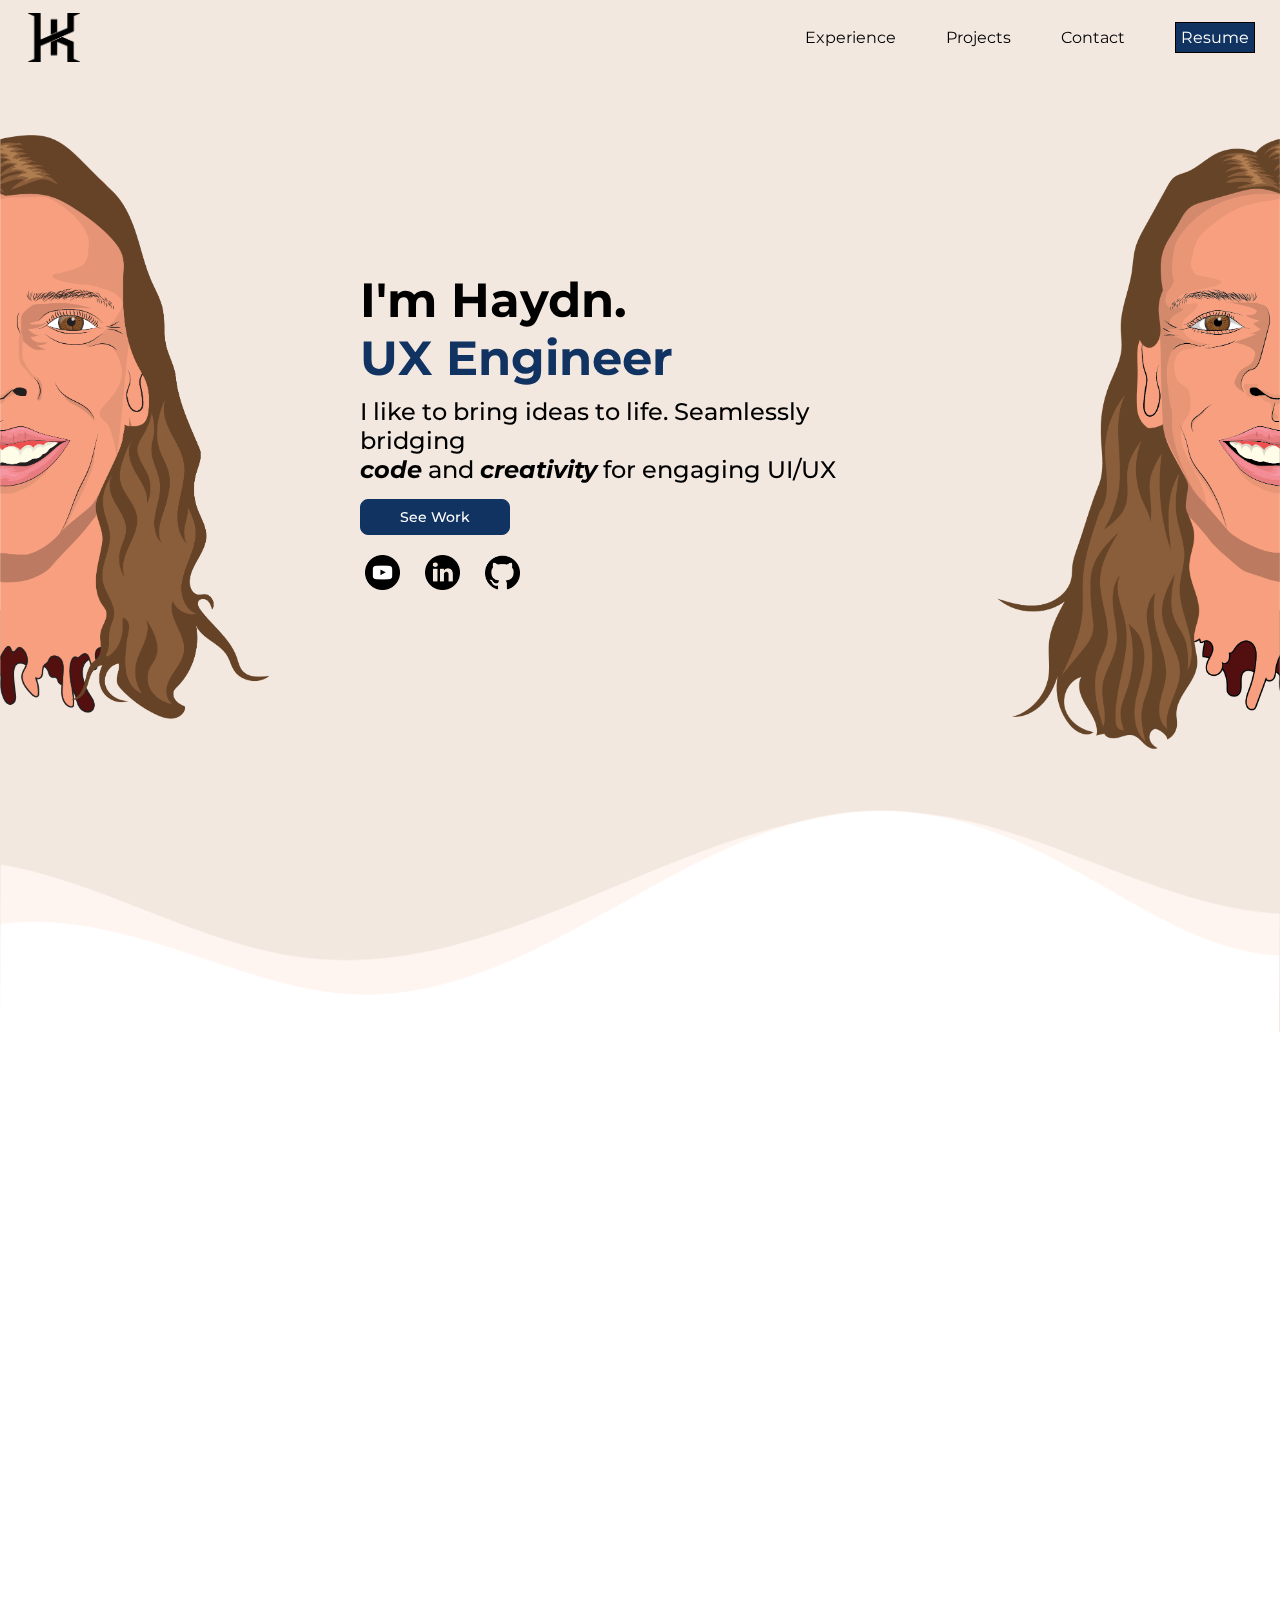
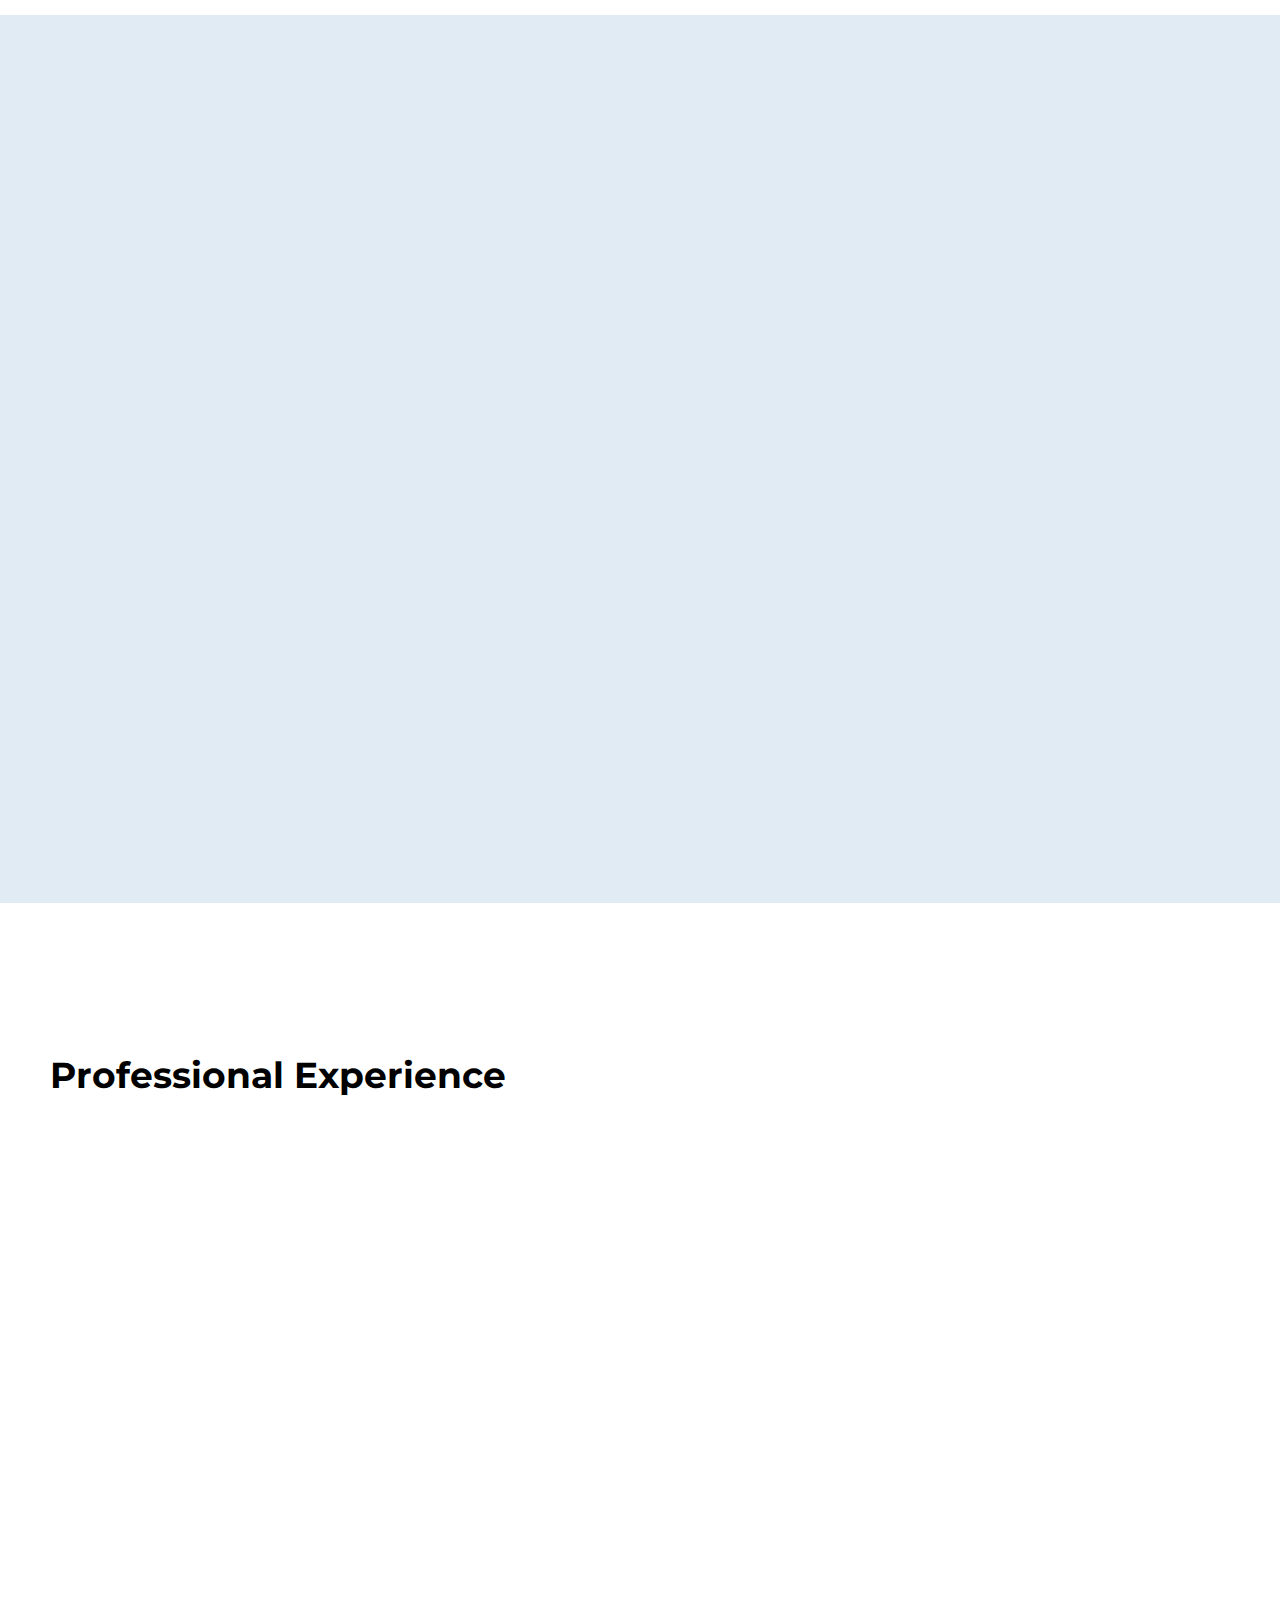
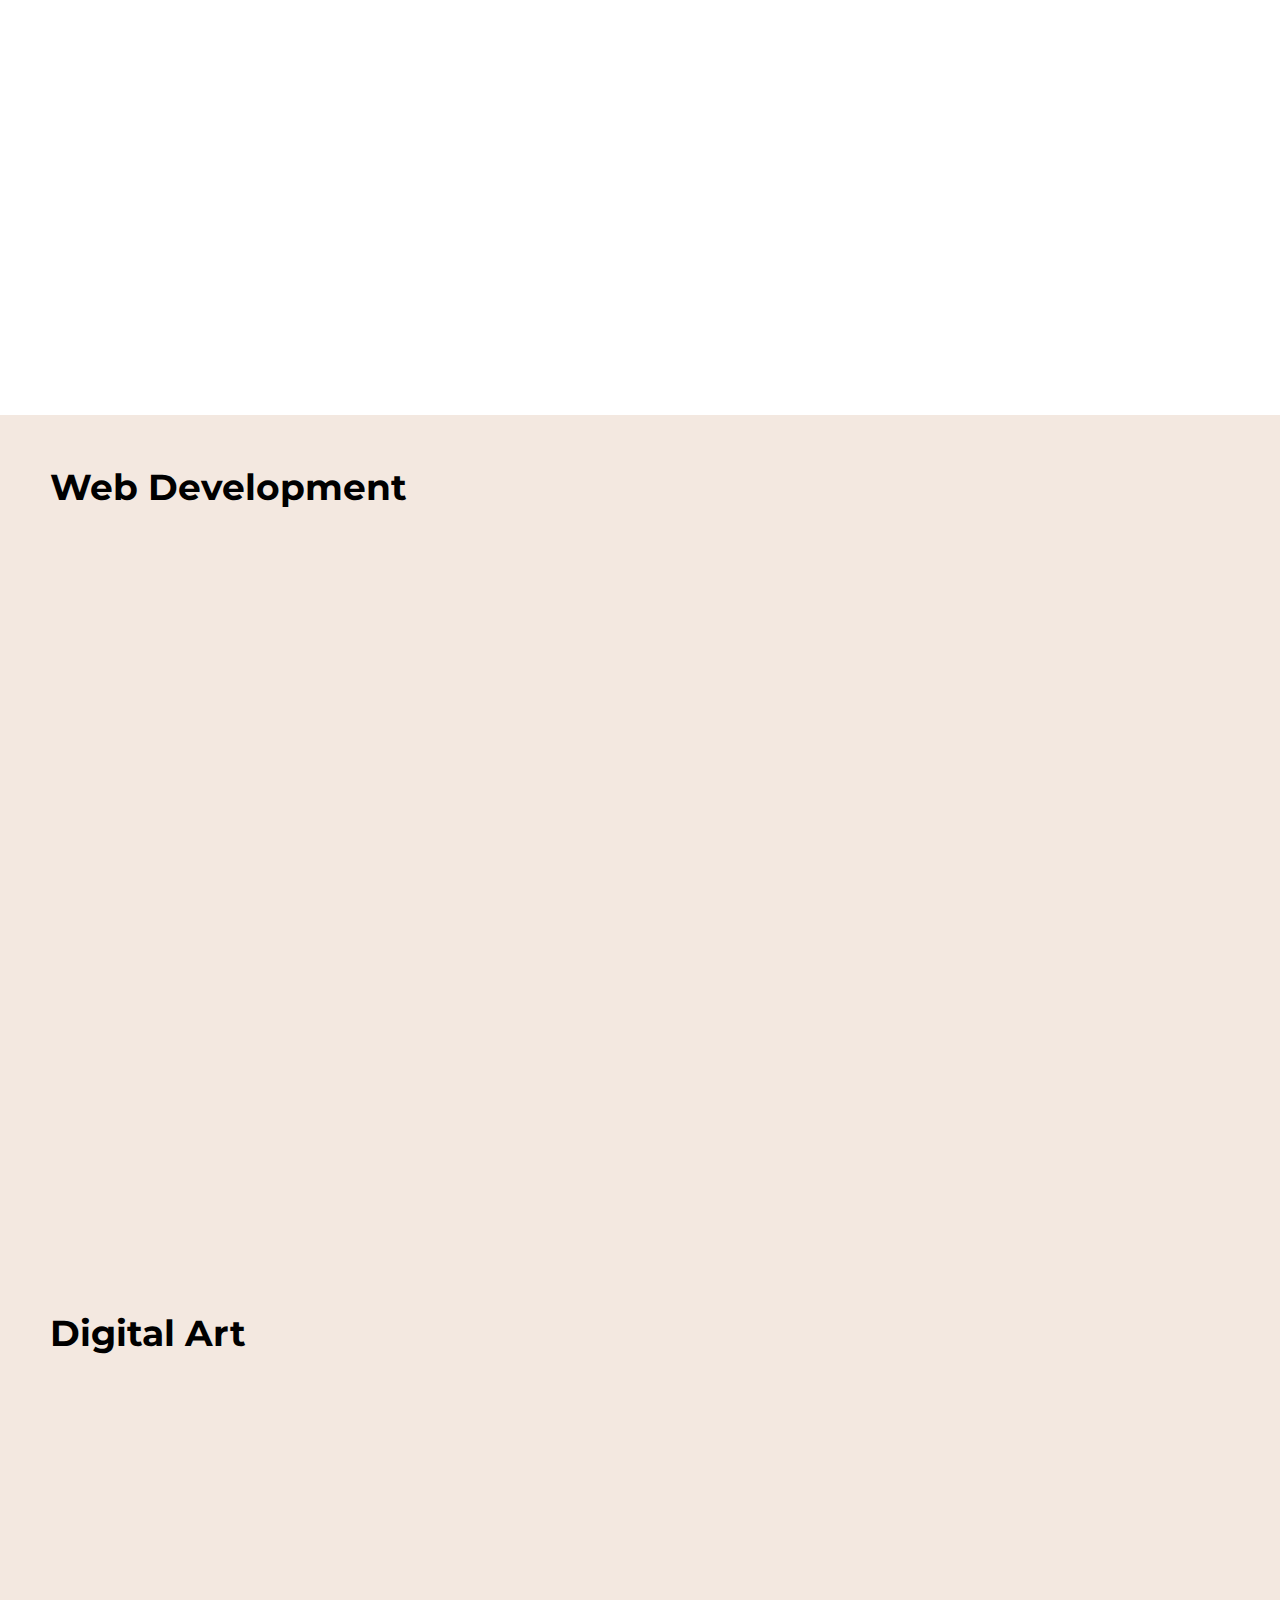
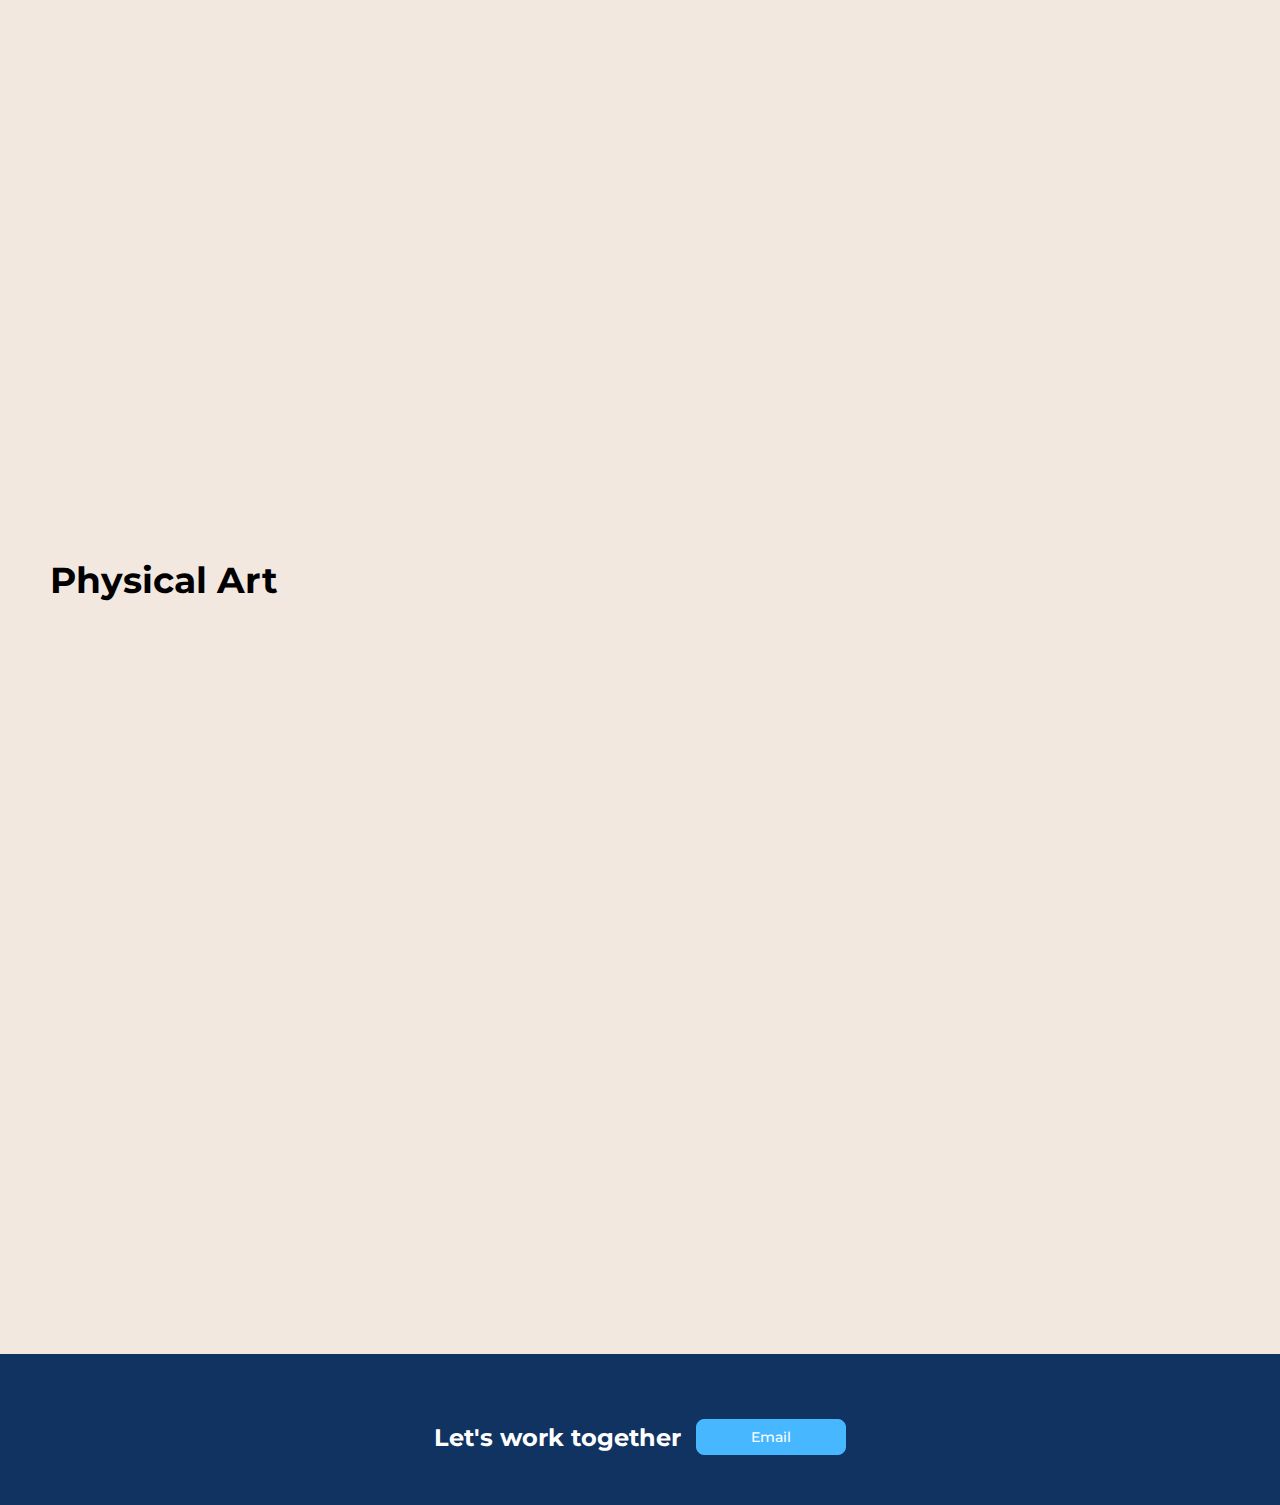
==== commit 73663091: "Added SSMC comparison page" ====
--- a/index.html
+++ b/index.html
@@ -485,7 +485,9 @@
                   development. It resulted in a website that not only reflects
                   the museum’s mission but also delivers measurable results in
                   terms of performance and audience reach.
-                </p>
+                </p>                
+                <br/>
+                <a class="btn-primary" href="#projects">See Work</a>
               </div>
             </div>
           </div>
@@ -1395,8 +1397,7 @@
           <div class="left-side center">
             <img
               class="miracles-mockup"
-              src="./assets/miracles-mockup-laptop.png"
-/>
+              src="./assets/miracles-mockup-laptop.png"/>
           </div>
           <div class="right-side space-between">
             <p class="project-close-btn miracles-close">X</p>
@@ -1582,7 +1583,11 @@
         </div>
 
         <div class="job-description display-none" id="ssmc-description">
-          <div class="left-side center"></div>
+          <div class="left-side center">
+                        <img
+              class="ssmc-mockup"
+              src="./assets/ssmc-mockup.png"/>
+          </div>
           <div class="right-side space-between">
             <p class="project-close-btn">X</p>
             <h3>Webflow Site</h3>
@@ -2456,7 +2461,7 @@
     document.body.style.overflow = "hidden";
   }
 
-    function openSsmcProject() {
+  function openSsmcProject() {
     ssmcDesc
       .classList
       .remove("display-none");
@@ -2594,6 +2599,8 @@
   projectCloseBtn[6].addEventListener("click", closeProjectModal);
   projectCloseBtn[7].addEventListener("click", closeProjectModal);
   projectCloseBtn[8].addEventListener("click", closeProjectModal);
+  projectCloseBtn[9].addEventListener("click", closeProjectModal);
+  projectCloseBtn[10].addEventListener("click", closeProjectModal);
   projectCloseBtn[p].addEventListener("click", closeProjectModal);
 
   function closeProjectModal() {
@@ -2601,6 +2608,12 @@
       .classList
       .add("display-none");
     connectFourDesc
+      .classList
+      .add("display-none");
+    ssmcDesc
+      .classList
+      .add("display-none");
+    memoryPadDesc
       .classList
       .add("display-none");
     beehiveDesc
--- a/style.css
+++ b/style.css
@@ -834,7 +834,7 @@
 
 .projects-grid {
   display: grid;
-  grid-template-columns: 1fr 1fr 1fr 1fr;
+  grid-template-columns: 1fr 1fr 1fr 1fr 1fr;
   width: 100%;
   max-width: 1300px;
   gap: 25px;
@@ -960,6 +960,7 @@
 #ssmc-project {
   background-image: url("./assets/ssmc-logo.png");
 }
+
 
 #memory-project {
   background-color: #4ca8f8;
@@ -1182,11 +1183,24 @@
   background-position: center;
 }
 
+#ssmc-description .left-side {
+  background-image: url("./assets/ssmc-bg.png");
+  background-position-y: 45%;
+  background-size: 100%;
+  background-color: rgb(240, 240, 240);
+}
+
+#ssmc-description .left-side img {
+  width: 105%;
+}
+
 #memory-pad-description .left-side {
   background-color: #1a2837;
   background-position: center;
   overflow: hidden;
 }
+
+
 
 #memory-pad-description .left-side img {
   width: 105%;
@@ -1520,6 +1534,8 @@
 
 }
 
+
+
 @media screen and (max-width: 875px) {
   .face-img {
     height: 50vh;
@@ -1584,4 +1600,11 @@
     padding: 10px
   }
 
+}
+
+@media screen and (max-width: 1300px) {
+  .projects-grid {
+    grid-template-columns: 1fr 1fr 1fr 1fr;
+  }
+
 }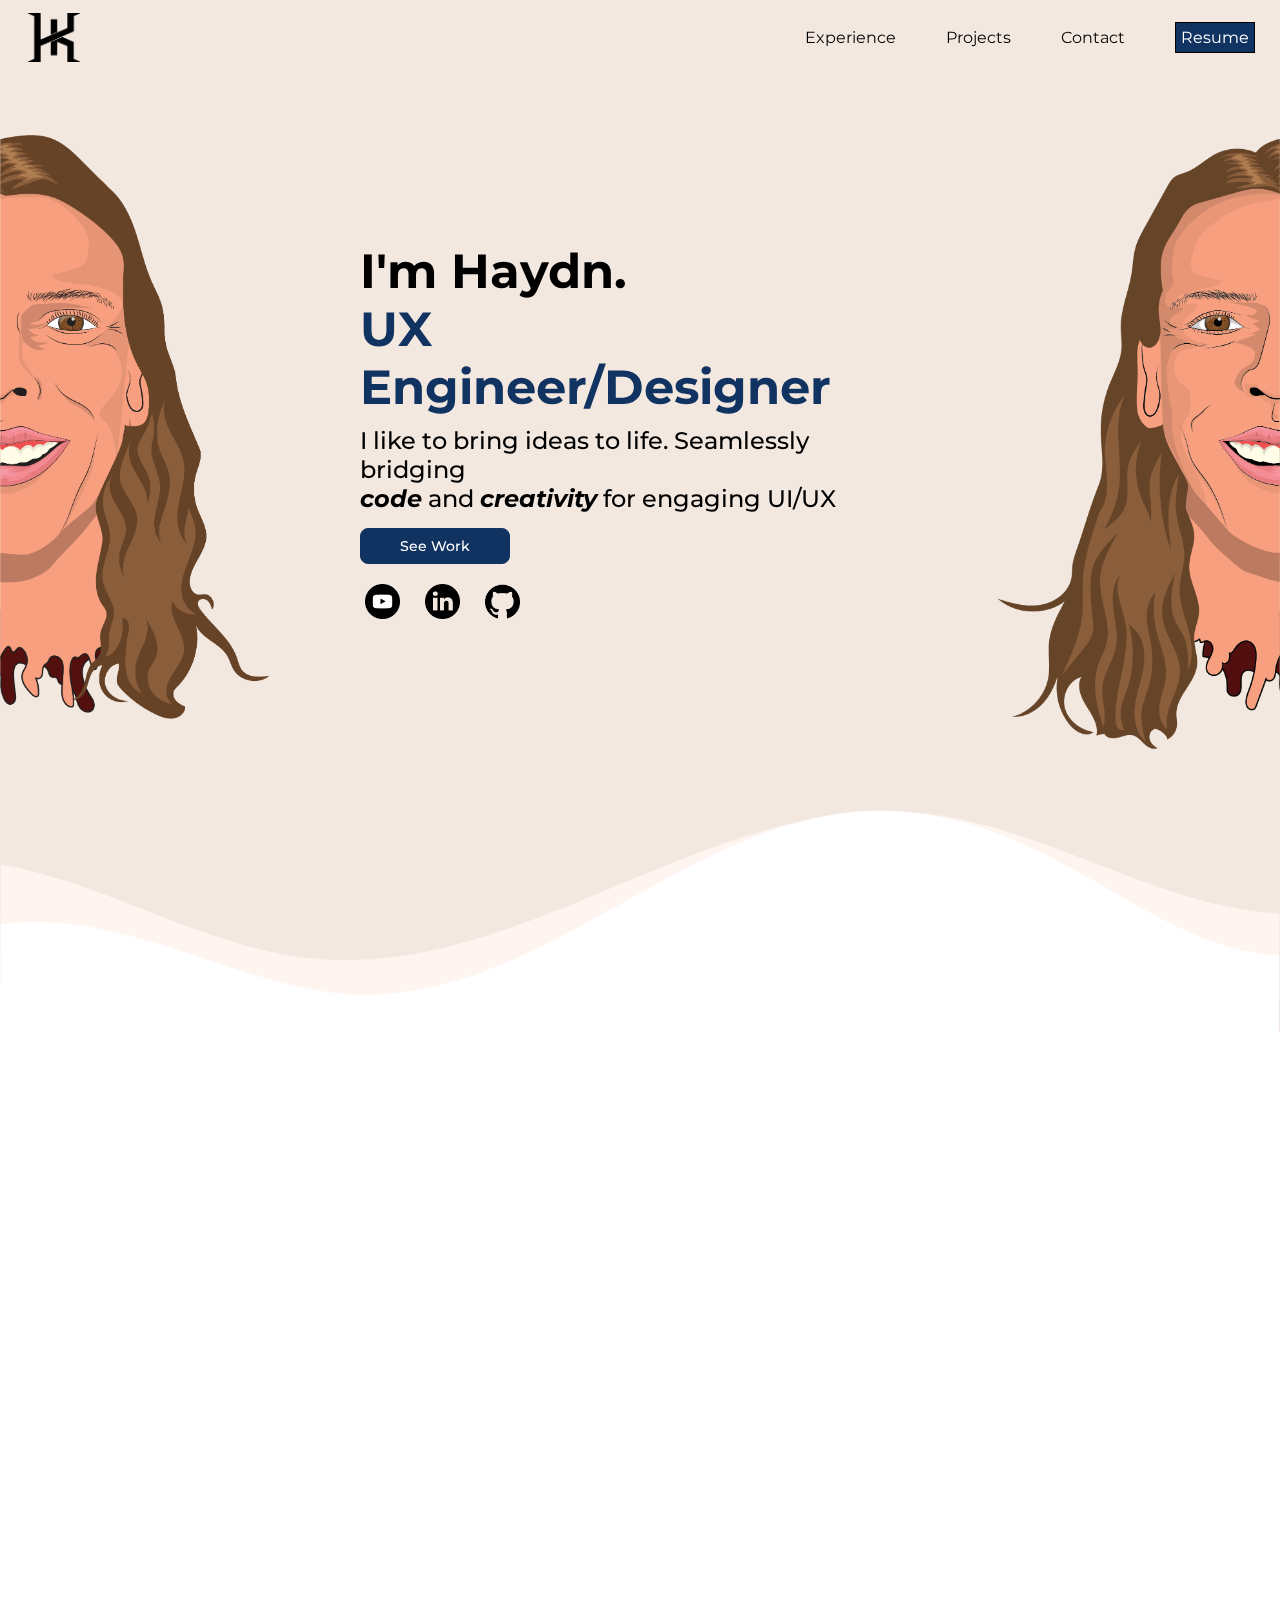
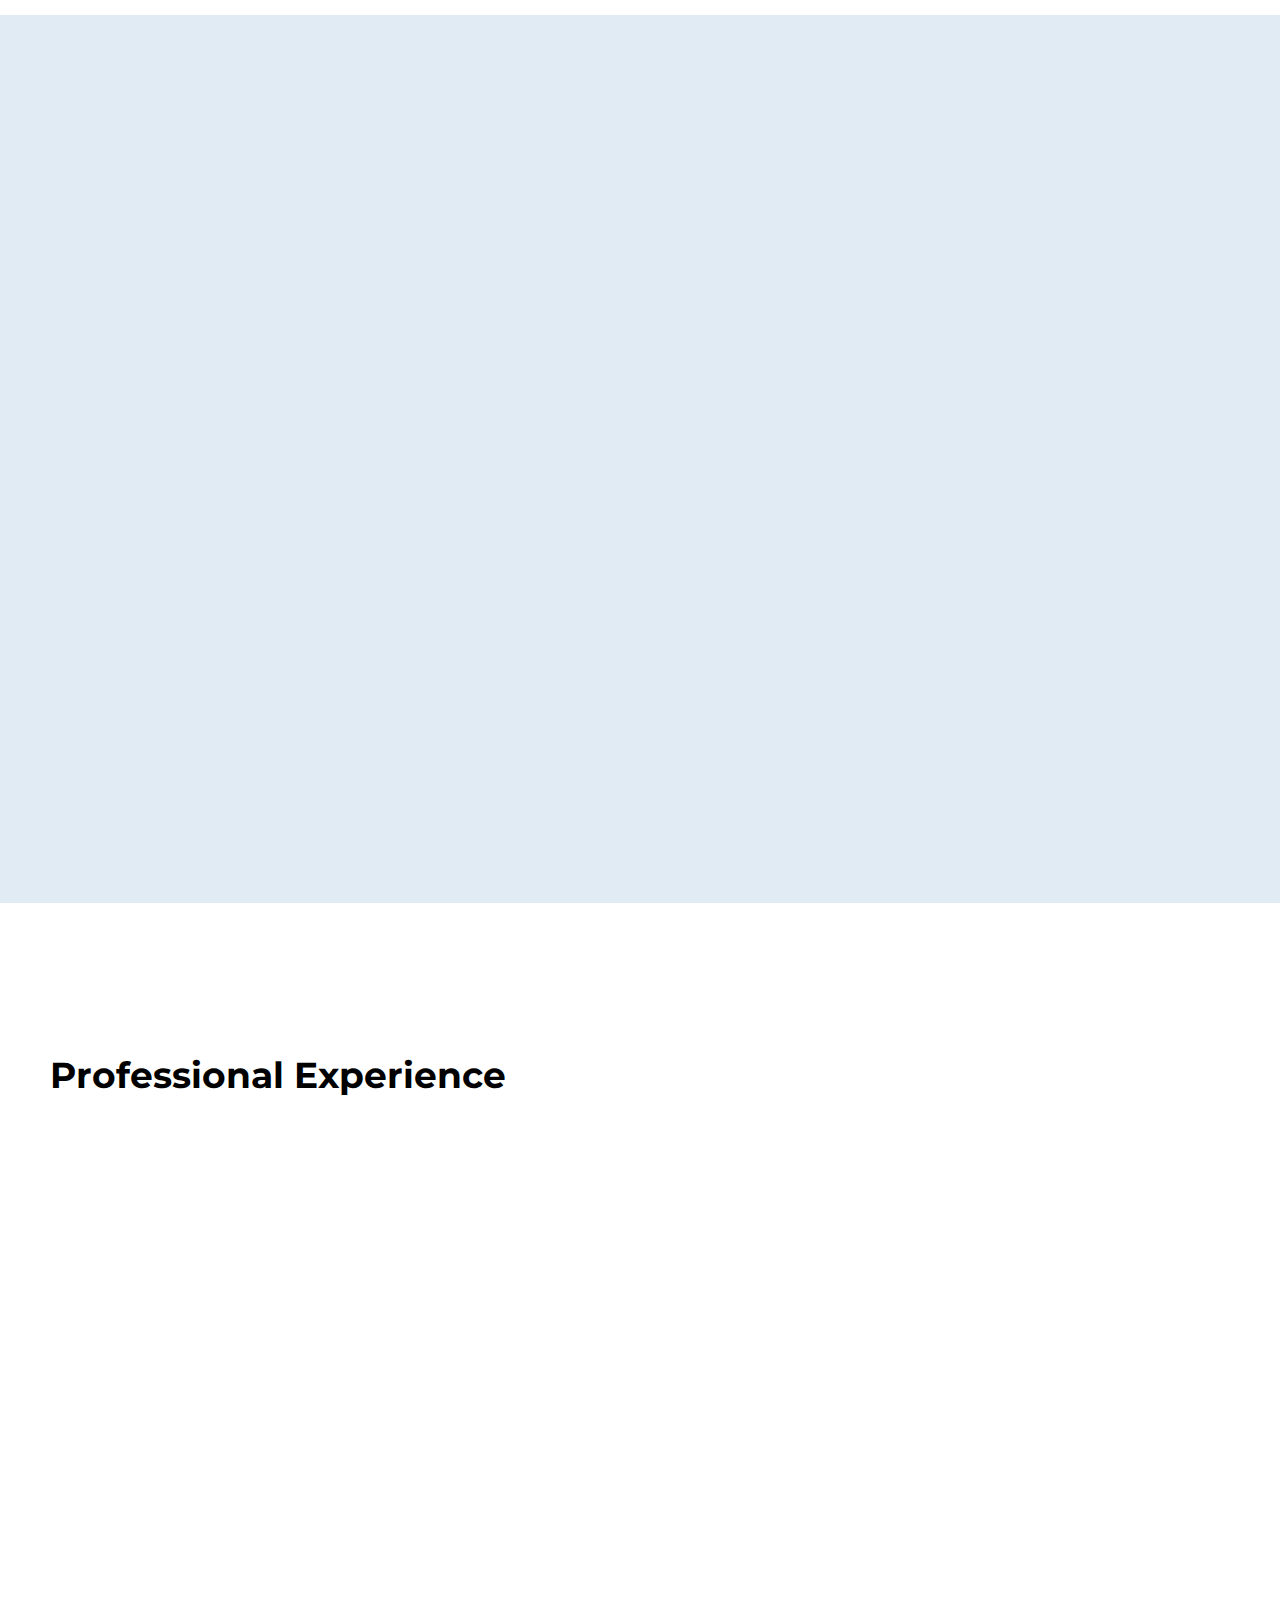
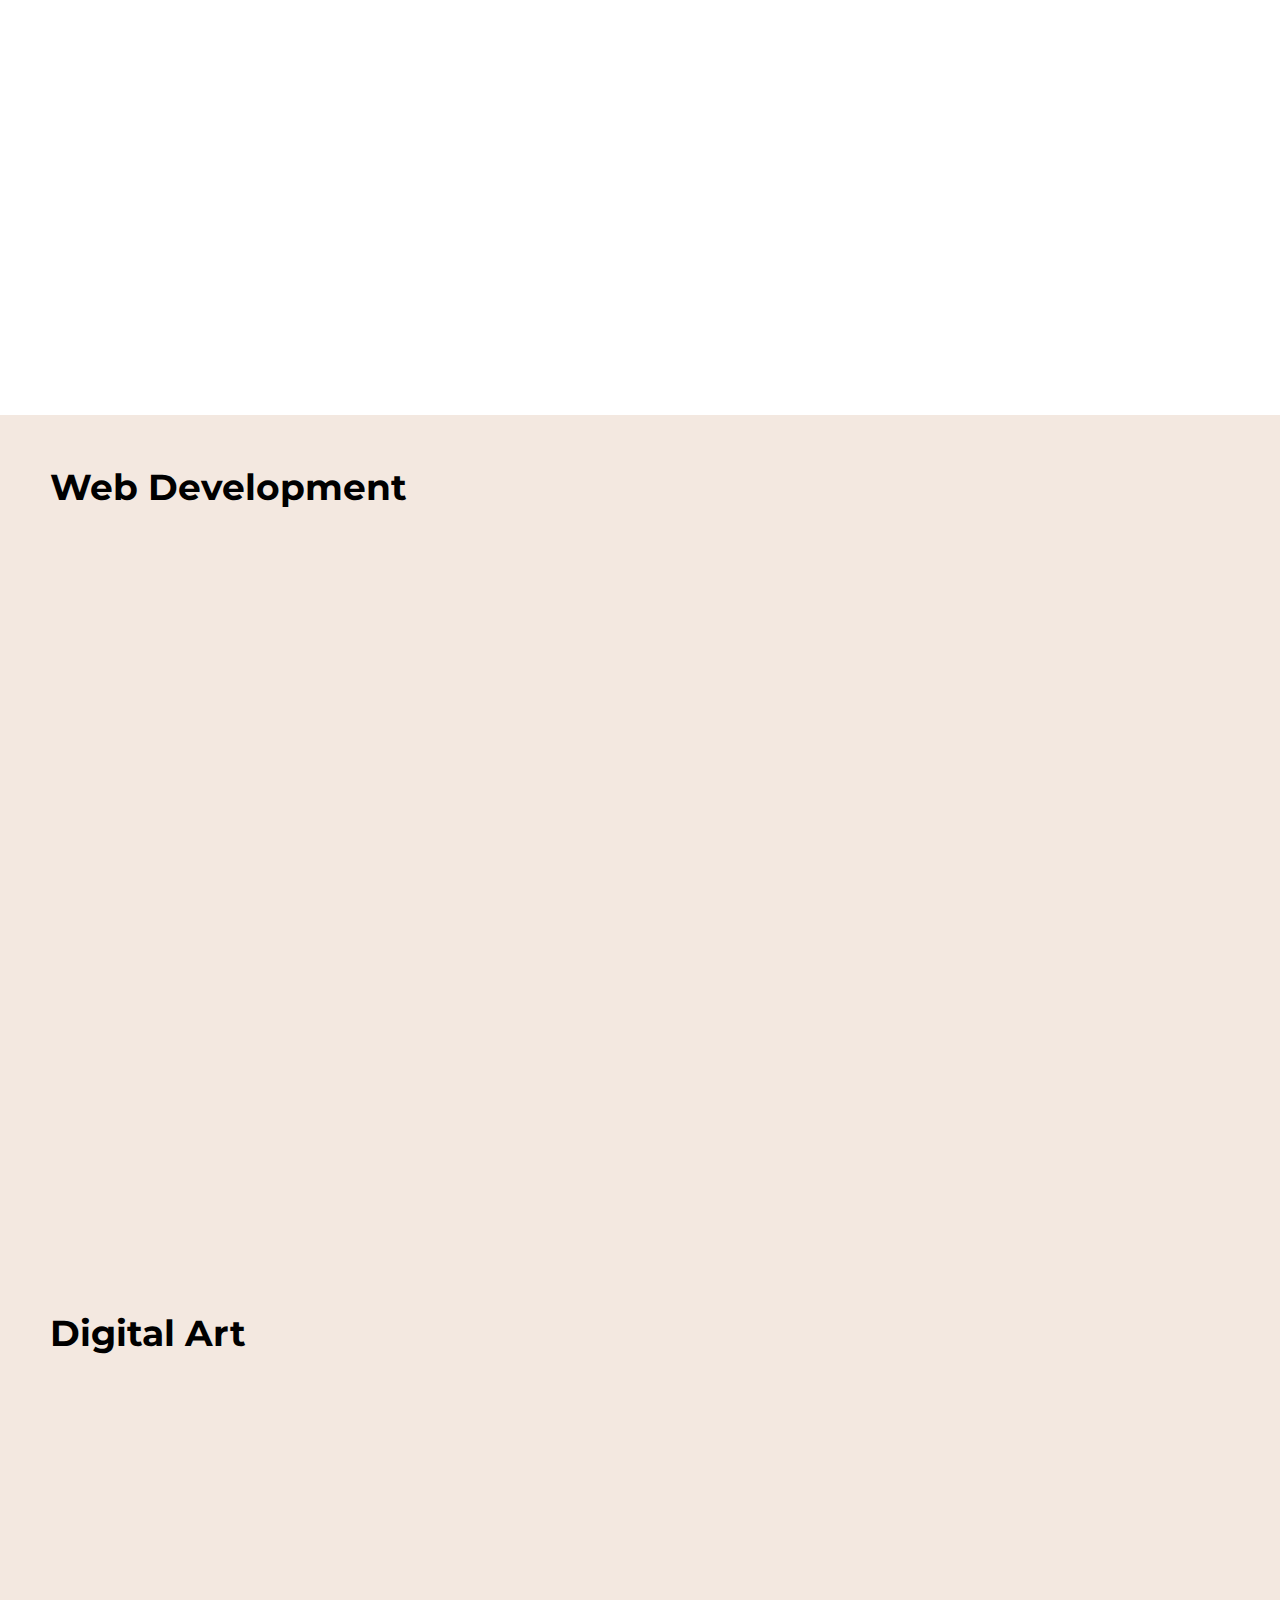
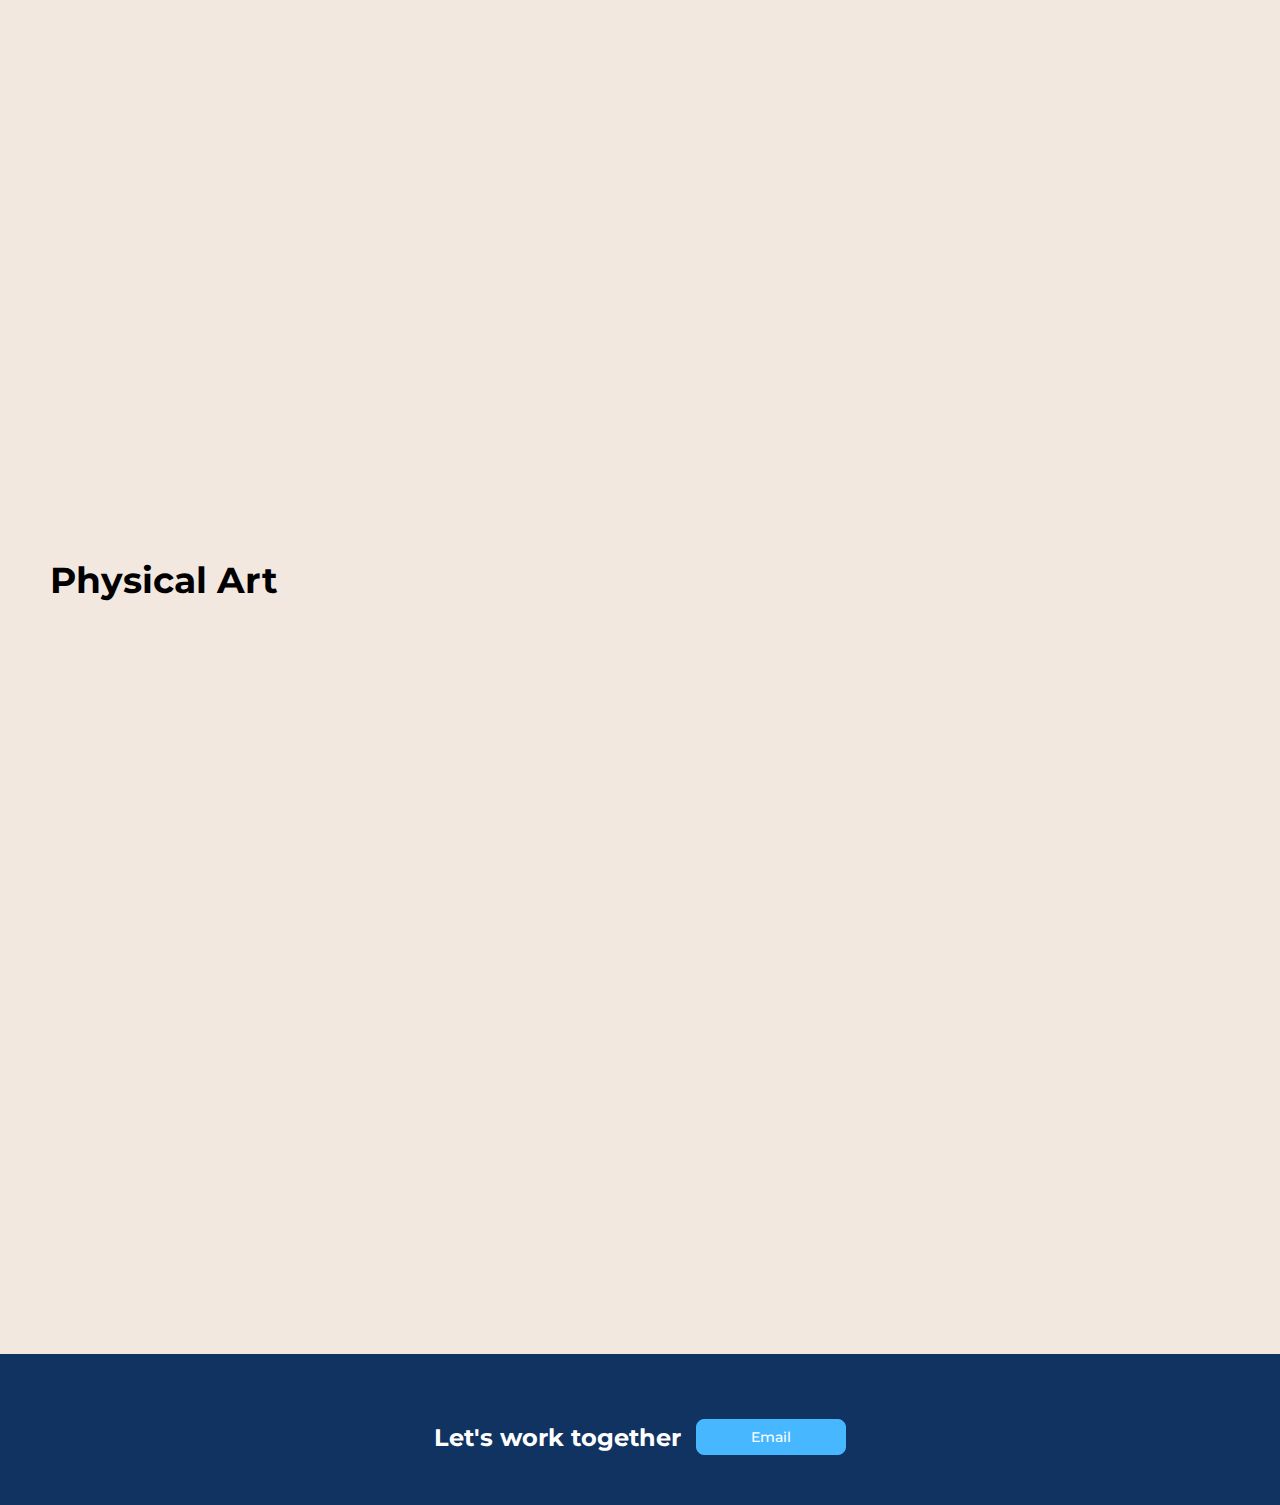
==== commit 68be806e: "Update index.html" ====
--- a/index.html
+++ b/index.html
@@ -102,7 +102,7 @@
       >
         <h1>
           I'm Haydn. <br/>
-          <span class="navy">UX Engineer</span>
+          <span class="navy">UX Engineer/Designer</span>
         </h1>
         <h2>
           I like to bring ideas to life. Seamlessly bridging <br/>
@@ -181,6 +181,10 @@
               discover how I blend creativity with technical expertise to leave
               a lasting digital impression.
             </p>
+            <br/>
+            <p>
+              Recipient of the <strong>Silver Award</strong> at the <a href="https://winning.work/work/3341-cosmic-journey" target="_blank">48th Annual CADC Awards Show</a>
+            </p>
             <a href="#projects" class="btn-primary">See Work</a>
           </div>
 
@@ -193,6 +197,9 @@
 />
         </div>
       </section>
+
+
+      
 
       <section class="skills-container">
         <div
@@ -1477,6 +1484,11 @@
             </h4>
 
             <p>
+              Recipient of the <strong>Silver Award</strong> at the <a href="https://winning.work/work/3341-cosmic-journey" target="_blank">48th Annual CADC Awards Show</a>
+            </p>
+            <br/>
+
+            <p>
               My latest personal endeavor is an engaging digital experience
               centered around our
               <strong>
@@ -1641,9 +1653,9 @@
                 target="_blank"
                 >Visit Site</a
               >
-              <!-- <a class="btn-secondary" href="neuro.html" target="_blank"
+              <a class="btn-secondary" href="ssmc.html" target="_blank"
                 >Site Comparison</a
-              > -->
+              >
             </div>
           </div>
         </div>
--- a/style.css
+++ b/style.css
@@ -1452,6 +1452,39 @@
 
 }
 
+
+.logo-slider {
+  overflow: hidden;
+  white-space: nowrap;
+  position: relative;
+  width: 100%; /* Full-width */
+  background: #f8f8f8; /* Optional background */
+  padding: 10px 0;
+}
+
+.logo-track {
+  display: flex;
+  gap: 20px;
+  animation: scroll-left 10s linear infinite;
+}
+
+.logo-track img {
+  height: 50px; /* Adjust based on your needs */
+  display: inline-block;
+  object-fit: contain;
+}
+
+/* Keyframes for smooth scrolling */
+@keyframes scroll-left {
+  from {
+    transform: translateX(0);
+  }
+  to {
+    transform: translateX(-50%);
+  }
+}
+
+
 @media screen and (max-width: 992px) {
   .job-description {
     flex-direction: column;
